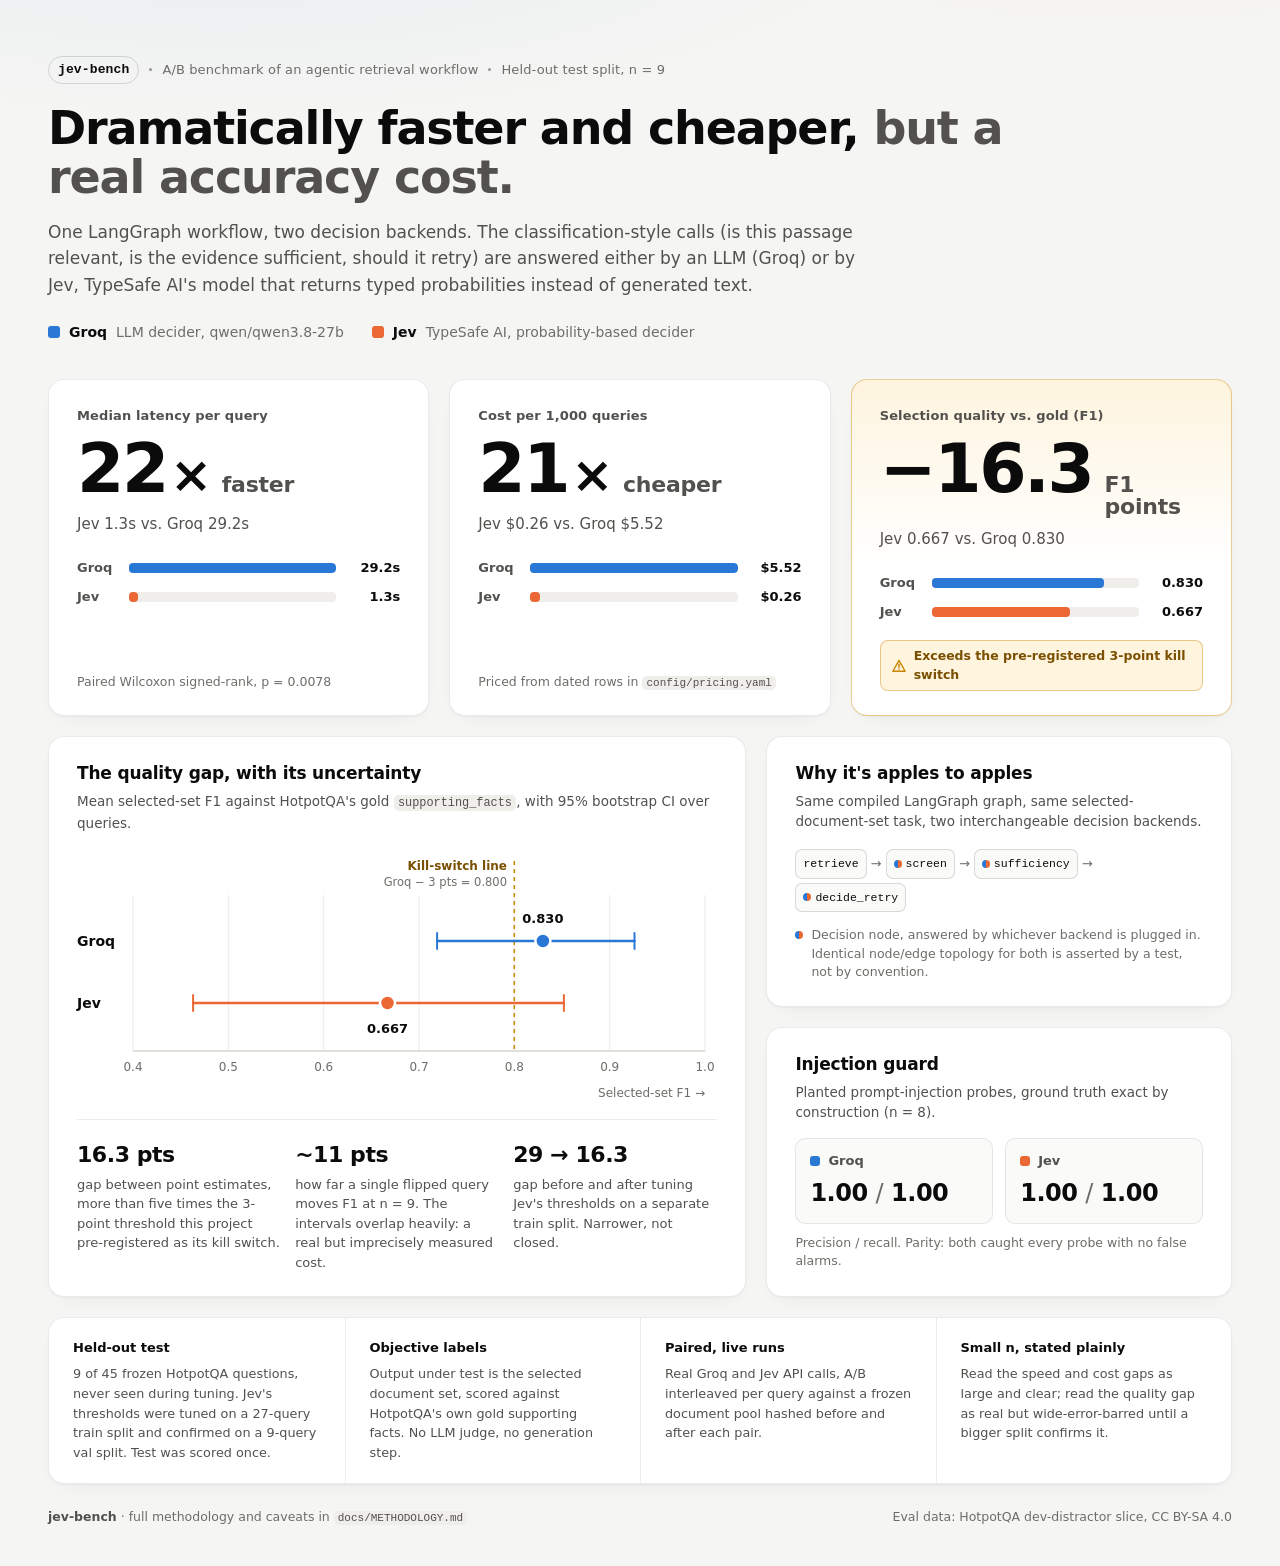
==== web/results.html @ 72cf3018 "Add standalone static results page for public sharing web/results.html + results.css present the Gro" ====
<!doctype html>
<html lang="en">
<head>
  <meta charset="utf-8">
  <meta name="viewport" content="width=device-width, initial-scale=1">
  <meta name="color-scheme" content="dark light">
  <title>jev-bench results: Groq (LLM) vs. Jev, held-out test split</title>
  <!-- Static, self-contained results page. No scripts, no network requests, no backend.
       Open directly via file://. Append #light or #dark to the URL to force a theme. -->
  <link rel="stylesheet" href="results.css">
</head>
<body>
  <span id="light" class="theme-anchor" aria-hidden="true"></span>
  <span id="dark" class="theme-anchor" aria-hidden="true"></span>

  <main class="page">

    <!-- ===== Header ===== -->
    <header class="hero">
      <div class="eyebrow">
        <span class="brand">jev-bench</span>
        <span class="sep" aria-hidden="true"></span>
        <span>A/B benchmark of an agentic retrieval workflow</span>
        <span class="sep" aria-hidden="true"></span>
        <span>Held-out test split, n = 9</span>
      </div>

      <h1>Dramatically faster and cheaper, <span class="h1-muted">but a real accuracy cost.</span></h1>

      <p class="lede">
        One LangGraph workflow, two decision backends. The classification-style calls
        (is this passage relevant, is the evidence sufficient, should it retry) are answered
        either by an LLM (Groq) or by Jev, TypeSafe AI's model that returns typed probabilities
        instead of generated text.
      </p>

      <ul class="legend" aria-label="Variants">
        <li><span class="swatch swatch-llm" aria-hidden="true"></span><strong>Groq</strong><span class="legend-sub">LLM decider, qwen/qwen3.8-27b</span></li>
        <li><span class="swatch swatch-jev" aria-hidden="true"></span><strong>Jev</strong><span class="legend-sub">TypeSafe AI, probability-based decider</span></li>
      </ul>
    </header>

    <!-- ===== KPI row ===== -->
    <section class="kpis" aria-label="Headline results">

      <article class="card kpi">
        <div class="kpi-label">Median latency per query</div>
        <div class="kpi-value">22<span class="kpi-x">&times;</span><span class="kpi-unit">faster</span></div>
        <div class="kpi-caption">Jev 1.3s vs. Groq 29.2s</div>
        <div class="minibars" role="img" aria-label="Median latency: Groq 29.2 seconds, Jev 1.3 seconds">
          <div class="mb-row" title="Groq (LLM decider): 29.2s median">
            <span class="mb-name">Groq</span>
            <span class="mb-track"><span class="mb-fill fill-llm" style="width:100%"></span></span>
            <span class="mb-val">29.2s</span>
          </div>
          <div class="mb-row" title="Jev: 1.3s median">
            <span class="mb-name">Jev</span>
            <span class="mb-track"><span class="mb-fill fill-jev" style="width:4.45%"></span></span>
            <span class="mb-val">1.3s</span>
          </div>
        </div>
        <div class="kpi-foot">Paired Wilcoxon signed-rank, p = 0.0078</div>
      </article>

      <article class="card kpi">
        <div class="kpi-label">Cost per 1,000 queries</div>
        <div class="kpi-value">21<span class="kpi-x">&times;</span><span class="kpi-unit">cheaper</span></div>
        <div class="kpi-caption">Jev $0.26 vs. Groq $5.52</div>
        <div class="minibars" role="img" aria-label="Cost per 1,000 queries: Groq $5.52, Jev $0.26">
          <div class="mb-row" title="Groq (LLM decider): $5.52 per 1,000 queries">
            <span class="mb-name">Groq</span>
            <span class="mb-track"><span class="mb-fill fill-llm" style="width:100%"></span></span>
            <span class="mb-val">$5.52</span>
          </div>
          <div class="mb-row" title="Jev: $0.26 per 1,000 queries">
            <span class="mb-name">Jev</span>
            <span class="mb-track"><span class="mb-fill fill-jev" style="width:4.71%"></span></span>
            <span class="mb-val">$0.26</span>
          </div>
        </div>
        <div class="kpi-foot">Priced from dated rows in <code>config/pricing.yaml</code></div>
      </article>

      <article class="card kpi kpi-cost">
        <div class="kpi-label">Selection quality vs. gold (F1)</div>
        <div class="kpi-value">&minus;16.3<span class="kpi-unit">F1 points</span></div>
        <div class="kpi-caption">Jev 0.667 vs. Groq 0.830</div>
        <div class="minibars" role="img" aria-label="Mean selected-set F1: Groq 0.830, Jev 0.667, on a 0 to 1 scale">
          <div class="mb-row" title="Groq (LLM decider): F1 0.830, 95% CI [0.719, 0.926]">
            <span class="mb-name">Groq</span>
            <span class="mb-track"><span class="mb-fill fill-llm" style="width:83%"></span></span>
            <span class="mb-val">0.830</span>
          </div>
          <div class="mb-row" title="Jev: F1 0.667, 95% CI [0.463, 0.852]">
            <span class="mb-name">Jev</span>
            <span class="mb-track"><span class="mb-fill fill-jev" style="width:66.7%"></span></span>
            <span class="mb-val">0.667</span>
          </div>
        </div>
        <div class="status-chip">
          <svg class="status-icon" viewBox="0 0 16 16" width="14" height="14" aria-hidden="true"><path d="M8 1.5 15 14H1L8 1.5Z" fill="none" stroke="currentColor" stroke-width="1.6" stroke-linejoin="round"/><path d="M8 6v3.6" stroke="currentColor" stroke-width="1.6" stroke-linecap="round"/><circle cx="8" cy="11.7" r=".95" fill="currentColor"/></svg>
          <span>Exceeds the pre-registered 3-point kill switch</span>
        </div>
      </article>
    </section>

    <!-- ===== Detail row ===== -->
    <section class="detail">

      <article class="card panel panel-quality">
        <header class="panel-head">
          <h2>The quality gap, with its uncertainty</h2>
          <p>Mean selected-set F1 against HotpotQA's gold <code>supporting_facts</code>, with 95% bootstrap CI over queries.</p>
        </header>

        <svg class="ci-chart" viewBox="0 0 640 250" width="640" height="250" role="img"
             aria-label="Dot plot with 95% confidence intervals. Groq F1 0.830, CI 0.719 to 0.926. Jev F1 0.667, CI 0.463 to 0.852. Kill-switch line at 0.800, Groq minus 3 points.">
          <!-- x(v) = 56 + (v - 0.4) / 0.6 * 572 -->
          <g class="grid">
            <line x1="56" x2="56" y1="40" y2="196"/>
            <line x1="151.3" x2="151.3" y1="40" y2="196"/>
            <line x1="246.7" x2="246.7" y1="40" y2="196"/>
            <line x1="342" x2="342" y1="40" y2="196"/>
            <line x1="437.3" x2="437.3" y1="40" y2="196"/>
            <line x1="532.7" x2="532.7" y1="40" y2="196"/>
            <line x1="628" x2="628" y1="40" y2="196"/>
          </g>
          <line class="axis" x1="56" x2="628" y1="196" y2="196"/>
          <g class="tick-labels">
            <text x="56" y="216">0.4</text>
            <text x="151.3" y="216">0.5</text>
            <text x="246.7" y="216">0.6</text>
            <text x="342" y="216">0.7</text>
            <text x="437.3" y="216">0.8</text>
            <text x="532.7" y="216">0.9</text>
            <text x="628" y="216">1.0</text>
          </g>
          <text class="axis-title" x="628" y="242">Selected-set F1 &rarr;</text>

          <!-- Kill-switch line: Groq point estimate minus 3 points = 0.800 -->
          <line class="kill-line" x1="437.3" x2="437.3" y1="6" y2="196"/>
          <text class="kill-label" x="430" y="15" text-anchor="end">Kill-switch line</text>
          <text class="kill-sub" x="430" y="31" text-anchor="end">Groq &minus; 3 pts = 0.800</text>

          <!-- Groq row: 0.830 [0.719, 0.926] -->
          <g class="ci-row">
            <title>Groq (LLM decider): F1 0.830, 95% CI [0.719, 0.926]</title>
            <text class="row-label" x="0" y="91">Groq</text>
            <line class="whisker stroke-llm" x1="360.1" x2="557.5" y1="86" y2="86"/>
            <line class="cap stroke-llm" x1="360.1" x2="360.1" y1="78" y2="94"/>
            <line class="cap stroke-llm" x1="557.5" x2="557.5" y1="78" y2="94"/>
            <circle class="dot fill-llm" cx="465.9" cy="86" r="7.5"/>
            <text class="val-label" x="465.9" y="68">0.830</text>
          </g>

          <!-- Jev row: 0.667 [0.463, 0.852] -->
          <g class="ci-row">
            <title>Jev: F1 0.667, 95% CI [0.463, 0.852]</title>
            <text class="row-label" x="0" y="153">Jev</text>
            <line class="whisker stroke-jev" x1="116.1" x2="486.9" y1="148" y2="148"/>
            <line class="cap stroke-jev" x1="116.1" x2="116.1" y1="140" y2="156"/>
            <line class="cap stroke-jev" x1="486.9" x2="486.9" y1="140" y2="156"/>
            <circle class="dot fill-jev" cx="310.5" cy="148" r="7.5"/>
            <text class="val-label" x="310.5" y="178">0.667</text>
          </g>
        </svg>

        <div class="callouts">
          <div class="callout">
            <div class="callout-num">16.3 pts</div>
            <div class="callout-text">gap between point estimates, more than five times the 3-point threshold this project pre-registered as its kill switch.</div>
          </div>
          <div class="callout">
            <div class="callout-num">~11 pts</div>
            <div class="callout-text">how far a single flipped query moves F1 at n = 9. The intervals overlap heavily: a real but imprecisely measured cost.</div>
          </div>
          <div class="callout">
            <div class="callout-num">29 &rarr; 16.3</div>
            <div class="callout-text">gap before and after tuning Jev's thresholds on a separate train split. Narrower, not closed.</div>
          </div>
        </div>
      </article>

      <aside class="side">
        <article class="card panel">
          <header class="panel-head">
            <h2>Why it's apples to apples</h2>
            <p>Same compiled LangGraph graph, same selected-document-set task, two interchangeable decision backends.</p>
          </header>
          <ol class="pipeline" aria-label="Graph topology">
            <li class="node">retrieve</li>
            <li class="arrow" aria-hidden="true">&rarr;</li>
            <li class="node node-decision">screen</li>
            <li class="arrow" aria-hidden="true">&rarr;</li>
            <li class="node node-decision">sufficiency</li>
            <li class="arrow" aria-hidden="true">&rarr;</li>
            <li class="node node-decision">decide_retry</li>
          </ol>
          <p class="pipeline-note"><span class="decision-key" aria-hidden="true"></span>Decision node, answered by whichever backend is plugged in. Identical node/edge topology for both is asserted by a test, not by convention.</p>
        </article>

        <article class="card panel">
          <header class="panel-head">
            <h2>Injection guard</h2>
            <p>Planted prompt-injection probes, ground truth exact by construction (n = 8).</p>
          </header>
          <div class="parity">
            <div class="parity-col">
              <span class="parity-name"><span class="swatch swatch-llm" aria-hidden="true"></span>Groq</span>
              <span class="parity-val">1.00 <span class="slash">/</span> 1.00</span>
            </div>
            <div class="parity-col">
              <span class="parity-name"><span class="swatch swatch-jev" aria-hidden="true"></span>Jev</span>
              <span class="parity-val">1.00 <span class="slash">/</span> 1.00</span>
            </div>
          </div>
          <p class="parity-note">Precision / recall. Parity: both caught every probe with no false alarms.</p>
        </article>
      </aside>
    </section>

    <!-- ===== Method strip ===== -->
    <section class="card method" aria-label="How this was measured">
      <div class="method-item">
        <h3>Held-out test</h3>
        <p>9 of 45 frozen HotpotQA questions, never seen during tuning. Jev's thresholds were tuned on a 27-query train split and confirmed on a 9-query val split. Test was scored once.</p>
      </div>
      <div class="method-item">
        <h3>Objective labels</h3>
        <p>Output under test is the selected document set, scored against HotpotQA's own gold supporting facts. No LLM judge, no generation step.</p>
      </div>
      <div class="method-item">
        <h3>Paired, live runs</h3>
        <p>Real Groq and Jev API calls, A/B interleaved per query against a frozen document pool hashed before and after each pair.</p>
      </div>
      <div class="method-item">
        <h3>Small n, stated plainly</h3>
        <p>Read the speed and cost gaps as large and clear; read the quality gap as real but wide-error-barred until a bigger split confirms it.</p>
      </div>
    </section>

    <footer class="foot">
      <span><strong>jev-bench</strong> &middot; full methodology and caveats in <code>docs/METHODOLOGY.md</code></span>
      <span>Eval data: HotpotQA dev-distractor slice, CC BY-SA 4.0</span>
    </footer>
  </main>
</body>
</html>
---- web/results.css ----
/* jev-bench results page. Static, no build, no network.
   Dark is the default; light follows the OS preference.
   Force a theme with results.html#dark or results.html#light (CSS :target, no JS).
   Series colors are the dataviz reference palette slots 1 (blue) and 2 (orange),
   validated with validate_palette.js against both card surfaces. */

:root {
  color-scheme: dark;
  --page: #0b0b0a;
  --card: #161615;
  --card-raised: #1c1c1b;
  --shadow: 0 1px 0 rgba(255, 255, 255, 0.03) inset, 0 12px 32px -18px rgba(0, 0, 0, 0.6);
  --border: rgba(255, 255, 255, 0.08);
  --border-strong: rgba(255, 255, 255, 0.14);
  --ink: #ffffff;
  --ink-2: #c3c2b7;
  --ink-3: #8f8d86;
  --grid: #2a2a28;
  --axis: #3a3a37;
  --track: #242422;
  --llm: #3987e5;
  --jev: #d95926;
  --warn: #fab219;
  --warn-ink: #fcc955;
  --warn-bg: rgba(250, 178, 25, 0.10);
  --warn-border: rgba(250, 178, 25, 0.32);
  --glow: radial-gradient(1200px 420px at 18% -8%, rgba(57, 135, 229, 0.10), transparent 60%),
          radial-gradient(900px 380px at 88% -12%, rgba(217, 89, 38, 0.08), transparent 60%);
}

@media (prefers-color-scheme: light) {
  :root:not(:has(#dark:target)) {
    color-scheme: light;
    --page: #f5f5f3;
    --card: #ffffff;
    --card-raised: #fafaf9;
    --shadow: 0 1px 2px rgba(11, 11, 11, 0.04), 0 8px 24px -16px rgba(11, 11, 11, 0.12);
    --border: rgba(11, 11, 11, 0.08);
    --border-strong: rgba(11, 11, 11, 0.14);
    --ink: #0b0b0b;
    --ink-2: #52514e;
    --ink-3: #6f6d68;
    --grid: #ebeae5;
    --axis: #c3c2b7;
    --track: #efeeea;
    --llm: #2a78d6;
    --jev: #eb6834;
    --warn: #c98500;
    --warn-ink: #7a4f00;
    --warn-bg: rgba(250, 178, 25, 0.14);
    --warn-border: rgba(201, 133, 0, 0.40);
    --glow: radial-gradient(1200px 420px at 18% -8%, rgba(42, 120, 214, 0.07), transparent 60%),
            radial-gradient(900px 380px at 88% -12%, rgba(235, 104, 52, 0.06), transparent 60%);
  }
}

:root:has(#light:target) {
  color-scheme: light;
  --page: #f5f5f3;
  --card: #ffffff;
  --card-raised: #fafaf9;
  --shadow: 0 1px 2px rgba(11, 11, 11, 0.04), 0 8px 24px -16px rgba(11, 11, 11, 0.12);
  --border: rgba(11, 11, 11, 0.08);
  --border-strong: rgba(11, 11, 11, 0.14);
  --ink: #0b0b0b;
  --ink-2: #52514e;
  --ink-3: #6f6d68;
  --grid: #ebeae5;
  --axis: #c3c2b7;
  --track: #efeeea;
  --llm: #2a78d6;
  --jev: #eb6834;
  --warn: #c98500;
  --warn-ink: #7a4f00;
  --warn-bg: rgba(250, 178, 25, 0.14);
  --warn-border: rgba(201, 133, 0, 0.40);
  --glow: radial-gradient(1200px 420px at 18% -8%, rgba(42, 120, 214, 0.07), transparent 60%),
          radial-gradient(900px 380px at 88% -12%, rgba(235, 104, 52, 0.06), transparent 60%);
}

/* ---------- Base ---------- */

* { box-sizing: border-box; }

html { background: var(--page); }

body {
  margin: 0;
  background: var(--glow), var(--page);
  color: var(--ink);
  font-family: system-ui, -apple-system, "Segoe UI", Roboto, "Helvetica Neue", Arial, sans-serif;
  font-size: 15px;
  line-height: 1.5;
  -webkit-font-smoothing: antialiased;
  text-rendering: optimizeLegibility;
}

.theme-anchor { position: fixed; top: 0; left: 0; width: 0; height: 0; overflow: hidden; }

code {
  font-family: ui-monospace, "Cascadia Mono", "SFMono-Regular", Consolas, monospace;
  font-size: 0.88em;
  padding: 0.08em 0.36em;
  border-radius: 5px;
  background: var(--track);
  color: var(--ink-2);
}

.page {
  max-width: 1280px;
  margin: 0 auto;
  padding: 56px 48px 40px;
}

.card {
  background: var(--card);
  border: 1px solid var(--border);
  border-radius: 16px;
  box-shadow: var(--shadow);
}

/* ---------- Hero ---------- */

.hero { margin-bottom: 36px; }

.eyebrow {
  display: flex;
  flex-wrap: wrap;
  align-items: center;
  gap: 10px;
  font-size: 13px;
  font-weight: 500;
  color: var(--ink-3);
  letter-spacing: 0.01em;
  margin-bottom: 20px;
}
.eyebrow .brand {
  color: var(--ink);
  font-weight: 650;
  font-family: ui-monospace, "Cascadia Mono", "SFMono-Regular", Consolas, monospace;
  font-size: 13px;
  padding: 3px 9px;
  border: 1px solid var(--border-strong);
  border-radius: 999px;
}
.eyebrow .sep {
  width: 3px; height: 3px; border-radius: 50%;
  background: var(--ink-3);
  opacity: 0.7;
}

h1 {
  margin: 0 0 16px;
  font-size: 46px;
  line-height: 1.08;
  font-weight: 680;
  letter-spacing: -0.025em;
  max-width: 980px;
}
.h1-muted { color: var(--ink-2); font-weight: 600; }

.lede {
  margin: 0 0 24px;
  max-width: 820px;
  font-size: 17px;
  line-height: 1.55;
  color: var(--ink-2);
}

.legend {
  list-style: none;
  margin: 0;
  padding: 0;
  display: flex;
  gap: 28px;
  font-size: 14px;
}
.legend li { display: flex; align-items: center; gap: 9px; }
.legend strong { font-weight: 620; color: var(--ink); }
.legend-sub { color: var(--ink-3); }

.swatch {
  display: inline-block;
  width: 12px; height: 12px;
  border-radius: 3px;
  flex: none;
}
.swatch-llm { background: var(--llm); }
.swatch-jev { background: var(--jev); }

/* ---------- KPI row ---------- */

.kpis {
  display: grid;
  grid-template-columns: repeat(3, 1fr);
  gap: 20px;
  margin-bottom: 20px;
}

.kpi {
  padding: 26px 28px 24px;
  display: flex;
  flex-direction: column;
}

.kpi-label {
  font-size: 13px;
  font-weight: 560;
  color: var(--ink-2);
  letter-spacing: 0.01em;
}

.kpi-value {
  margin-top: 10px;
  font-size: 68px;
  line-height: 1;
  font-weight: 700;
  letter-spacing: -0.035em;
  color: var(--ink);
  display: flex;
  align-items: baseline;
}
.kpi-x { font-size: 0.74em; font-weight: 600; margin-left: 3px; color: var(--ink); }
.kpi-unit {
  margin-left: 12px;
  font-size: 22px;
  font-weight: 560;
  letter-spacing: -0.01em;
  color: var(--ink-2);
}

.kpi-caption {
  margin-top: 10px;
  font-size: 15px;
  color: var(--ink-2);
}

.kpi-foot {
  margin-top: auto;
  padding-top: 18px;
  font-size: 12.5px;
  color: var(--ink-3);
}

/* The quality card carries the warning accent so the cost reads as part of the headline. */
.kpi-cost {
  border-color: var(--warn-border);
  background:
    linear-gradient(180deg, var(--warn-bg), transparent 55%),
    var(--card);
}

.status-chip {
  margin-top: auto;
  align-self: flex-start;
  display: inline-flex;
  align-items: center;
  gap: 8px;
  margin-top: 18px;
  padding: 6px 11px;
  border-radius: 8px;
  font-size: 12.5px;
  font-weight: 600;
  color: var(--warn-ink);
  background: var(--warn-bg);
  border: 1px solid var(--warn-border);
}
.status-icon { flex: none; color: var(--warn); }

/* Mini bars: one shared scale per card, values in text ink, color only on the mark. */
.minibars {
  margin-top: 22px;
  display: grid;
  gap: 10px;
}
.mb-row {
  display: grid;
  grid-template-columns: 40px 1fr 52px;
  align-items: center;
  gap: 12px;
  font-size: 13px;
}
.mb-name { color: var(--ink-2); font-weight: 560; }
.mb-track {
  height: 10px;
  border-radius: 4px;
  background: var(--track);
  overflow: hidden;
}
.mb-fill {
  display: block;
  height: 100%;
  min-width: 4px;
  border-radius: 0 4px 4px 0;
}
.fill-llm { background: var(--llm); fill: var(--llm); }
.fill-jev { background: var(--jev); fill: var(--jev); }
.mb-val {
  text-align: right;
  color: var(--ink);
  font-weight: 600;
  font-variant-numeric: tabular-nums;
}

/* ---------- Detail row ---------- */

.detail {
  display: grid;
  grid-template-columns: minmax(0, 1.5fr) minmax(0, 1fr);
  gap: 20px;
  margin-bottom: 20px;
}

.panel { padding: 24px 28px; }
.panel-quality { display: flex; flex-direction: column; }
.panel-quality .callouts { margin-top: auto; }

.panel-head h2 {
  margin: 0 0 4px;
  font-size: 17px;
  font-weight: 640;
  letter-spacing: -0.01em;
}
.panel-head p {
  margin: 0;
  font-size: 13.5px;
  color: var(--ink-2);
}

.ci-chart {
  display: block;
  width: 100%;
  max-width: 640px;
  height: auto;
  margin: 22px 0 14px;
  overflow: visible;
}
.ci-chart .grid line { stroke: var(--grid); stroke-width: 1; }
.ci-chart .axis { stroke: var(--axis); stroke-width: 1; }
.ci-chart .tick-labels text {
  fill: var(--ink-3);
  font-size: 12px;
  text-anchor: middle;
  font-variant-numeric: tabular-nums;
}
.ci-chart .axis-title { fill: var(--ink-3); font-size: 12px; text-anchor: end; }
.ci-chart .row-label { fill: var(--ink); font-size: 14px; font-weight: 600; }
.ci-chart .val-label {
  fill: var(--ink);
  font-size: 13px;
  font-weight: 650;
  text-anchor: middle;
  font-variant-numeric: tabular-nums;
}
.ci-chart .whisker { stroke-width: 2.5; stroke-linecap: round; }
.ci-chart .cap { stroke-width: 2; stroke-linecap: round; }
.ci-chart .stroke-llm { stroke: var(--llm); }
.ci-chart .stroke-jev { stroke: var(--jev); }
.ci-chart .dot { stroke: var(--card); stroke-width: 2.5; }
.ci-chart .kill-line {
  stroke: var(--warn);
  stroke-width: 1.5;
  stroke-dasharray: 4 4;
}
.ci-chart .kill-label { fill: var(--warn-ink); font-size: 12px; font-weight: 650; }
.ci-chart .kill-sub { fill: var(--ink-3); font-size: 11.5px; }

.callouts {
  display: grid;
  grid-template-columns: repeat(3, 1fr);
  gap: 14px;
  padding-top: 18px;
  border-top: 1px solid var(--border);
}
.callout-num {
  font-size: 22px;
  font-weight: 680;
  letter-spacing: -0.02em;
  color: var(--ink);
  margin-bottom: 4px;
}
.callout-text { font-size: 13px; line-height: 1.5; color: var(--ink-2); }

.side { display: grid; gap: 20px; grid-template-rows: auto 1fr; }

.pipeline {
  list-style: none;
  margin: 18px 0 14px;
  padding: 0;
  display: flex;
  align-items: center;
  flex-wrap: wrap;
  gap: 4px;
}
.node {
  font-family: ui-monospace, "Cascadia Mono", "SFMono-Regular", Consolas, monospace;
  font-size: 11.5px;
  padding: 5px 7px;
  border-radius: 7px;
  border: 1px solid var(--border-strong);
  background: var(--card-raised);
  color: var(--ink);
  white-space: nowrap;
}
.node-decision {
  position: relative;
  padding-left: 19px;
}
.node-decision::before,
.decision-key {
  content: "";
  position: absolute;
  left: 7px; top: 50%;
  width: 8px; height: 8px;
  margin-top: -4px;
  border-radius: 50%;
  background: linear-gradient(90deg, var(--llm) 50%, var(--jev) 50%);
}
.arrow { color: var(--ink-3); font-size: 13px; }
.pipeline-note {
  position: relative;
  margin: 0;
  padding-left: 16px;
  font-size: 12.5px;
  line-height: 1.5;
  color: var(--ink-3);
}
.decision-key { display: inline-block; left: 0; top: 0.75em; }

.parity {
  margin-top: 16px;
  display: grid;
  grid-template-columns: 1fr 1fr;
  gap: 12px;
}
.parity-col {
  padding: 12px 14px;
  border-radius: 10px;
  background: var(--card-raised);
  border: 1px solid var(--border);
  display: grid;
  gap: 4px;
}
.parity-name {
  display: flex; align-items: center; gap: 8px;
  font-size: 13px; font-weight: 600; color: var(--ink-2);
}
.parity-name .swatch { width: 10px; height: 10px; }
.parity-val {
  font-size: 24px;
  font-weight: 680;
  letter-spacing: -0.02em;
  color: var(--ink);
}
.parity-val .slash { color: var(--ink-3); font-weight: 500; }
.parity-note { margin: 10px 0 0; font-size: 12.5px; color: var(--ink-3); }

/* ---------- Method strip ---------- */

.method {
  display: grid;
  grid-template-columns: repeat(4, 1fr);
  gap: 0;
  padding: 0;
  margin-bottom: 24px;
}
.method-item { padding: 20px 24px; }
.method-item + .method-item { border-left: 1px solid var(--border); }
.method-item h3 {
  margin: 0 0 6px;
  font-size: 13px;
  font-weight: 640;
  color: var(--ink);
}
.method-item p { margin: 0; font-size: 12.8px; line-height: 1.55; color: var(--ink-2); }

.foot {
  display: flex;
  justify-content: space-between;
  gap: 16px;
  font-size: 12.5px;
  color: var(--ink-3);
}
.foot strong { color: var(--ink-2); font-weight: 620; }

/* ---------- Smaller viewports (secondary; layout is tuned for 1200-1600px) ---------- */

@media (max-width: 1100px) {
  .kpis { grid-template-columns: 1fr; }
  .detail { grid-template-columns: 1fr; }
  .method { grid-template-columns: 1fr 1fr; }
  .method-item:nth-child(3) { border-left: 0; }
  .method-item:nth-child(n + 3) { border-top: 1px solid var(--border); }
  h1 { font-size: 38px; }
}
@media (max-width: 640px) {
  .page { padding: 32px 20px; }
  .callouts, .method { grid-template-columns: 1fr; }
  .method-item + .method-item { border-left: 0; border-top: 1px solid var(--border); }
  .legend, .foot { flex-direction: column; gap: 8px; }
  h1 { font-size: 30px; }
  .kpi-value { font-size: 54px; }
}

@media (forced-colors: active) {
  .mb-fill, .swatch, .ci-chart .dot { forced-color-adjust: none; }
}
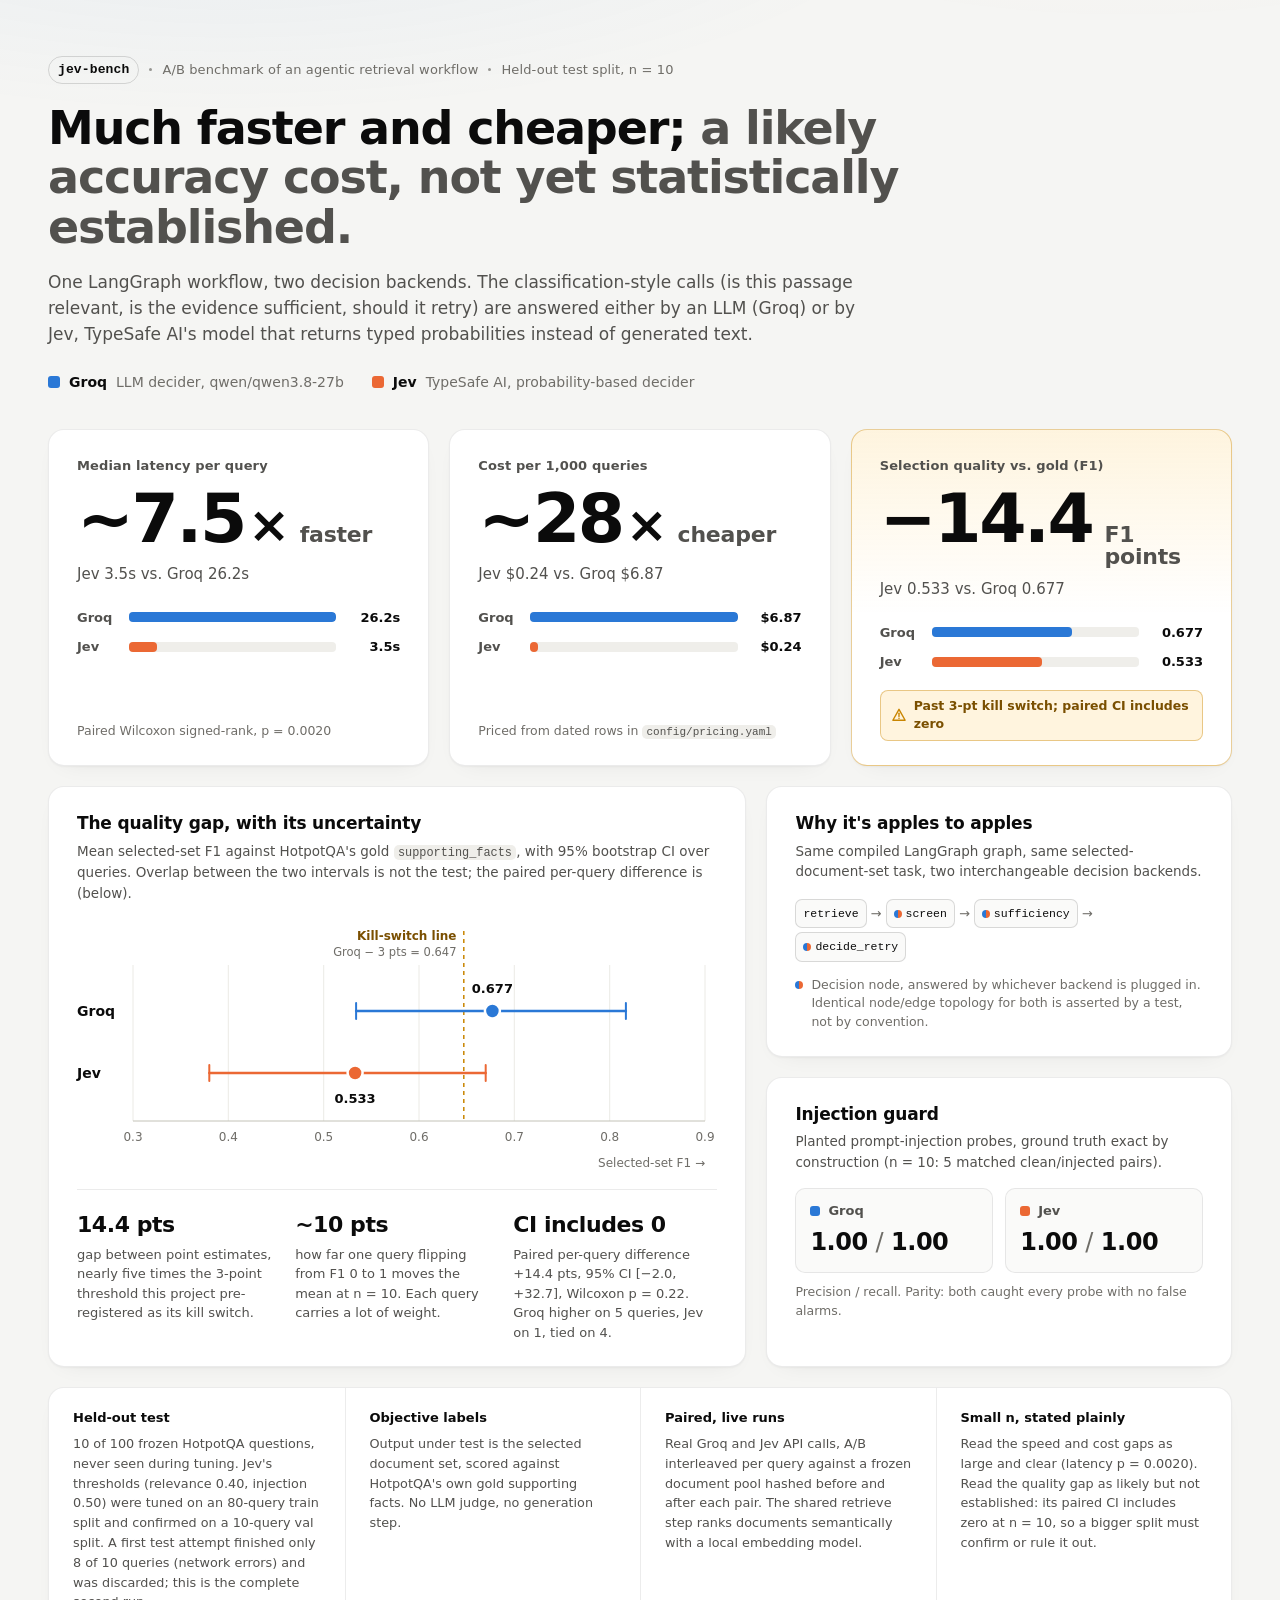
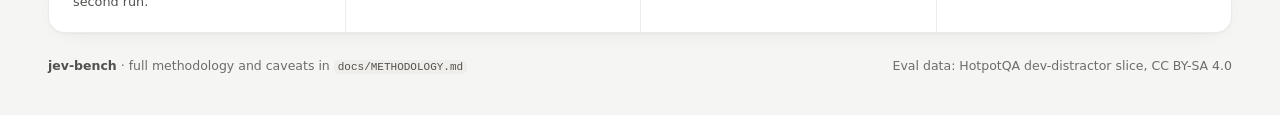
==== commit 1ab4424e: "Publish complete held-out results on the 100-question set with tuned thresholds The previously publi" ====
--- a/web/results.html
+++ b/web/results.html
@@ -22,10 +22,10 @@
         <span class="sep" aria-hidden="true"></span>
         <span>A/B benchmark of an agentic retrieval workflow</span>
         <span class="sep" aria-hidden="true"></span>
-        <span>Held-out test split, n = 9</span>
-      </div>
-
-      <h1>Dramatically faster and cheaper, <span class="h1-muted">but a real accuracy cost.</span></h1>
+        <span>Held-out test split, n = 10</span>
+      </div>
+
+      <h1>Much faster and cheaper; <span class="h1-muted">a likely accuracy cost, not yet statistically established.</span></h1>
 
       <p class="lede">
         One LangGraph workflow, two decision backends. The classification-style calls
@@ -45,37 +45,37 @@
 
       <article class="card kpi">
         <div class="kpi-label">Median latency per query</div>
-        <div class="kpi-value">22<span class="kpi-x">&times;</span><span class="kpi-unit">faster</span></div>
-        <div class="kpi-caption">Jev 1.3s vs. Groq 29.2s</div>
-        <div class="minibars" role="img" aria-label="Median latency: Groq 29.2 seconds, Jev 1.3 seconds">
-          <div class="mb-row" title="Groq (LLM decider): 29.2s median">
+        <div class="kpi-value">~7.5<span class="kpi-x">&times;</span><span class="kpi-unit">faster</span></div>
+        <div class="kpi-caption">Jev 3.5s vs. Groq 26.2s</div>
+        <div class="minibars" role="img" aria-label="Median latency: Groq 26.2 seconds, Jev 3.5 seconds">
+          <div class="mb-row" title="Groq (LLM decider): 26.2s median">
             <span class="mb-name">Groq</span>
             <span class="mb-track"><span class="mb-fill fill-llm" style="width:100%"></span></span>
-            <span class="mb-val">29.2s</span>
-          </div>
-          <div class="mb-row" title="Jev: 1.3s median">
+            <span class="mb-val">26.2s</span>
+          </div>
+          <div class="mb-row" title="Jev: 3.5s median">
             <span class="mb-name">Jev</span>
-            <span class="mb-track"><span class="mb-fill fill-jev" style="width:4.45%"></span></span>
-            <span class="mb-val">1.3s</span>
-          </div>
-        </div>
-        <div class="kpi-foot">Paired Wilcoxon signed-rank, p = 0.0078</div>
+            <span class="mb-track"><span class="mb-fill fill-jev" style="width:13.42%"></span></span>
+            <span class="mb-val">3.5s</span>
+          </div>
+        </div>
+        <div class="kpi-foot">Paired Wilcoxon signed-rank, p = 0.0020</div>
       </article>
 
       <article class="card kpi">
         <div class="kpi-label">Cost per 1,000 queries</div>
-        <div class="kpi-value">21<span class="kpi-x">&times;</span><span class="kpi-unit">cheaper</span></div>
-        <div class="kpi-caption">Jev $0.26 vs. Groq $5.52</div>
-        <div class="minibars" role="img" aria-label="Cost per 1,000 queries: Groq $5.52, Jev $0.26">
-          <div class="mb-row" title="Groq (LLM decider): $5.52 per 1,000 queries">
+        <div class="kpi-value">~28<span class="kpi-x">&times;</span><span class="kpi-unit">cheaper</span></div>
+        <div class="kpi-caption">Jev $0.24 vs. Groq $6.87</div>
+        <div class="minibars" role="img" aria-label="Cost per 1,000 queries: Groq $6.87, Jev $0.24">
+          <div class="mb-row" title="Groq (LLM decider): $6.87 per 1,000 queries">
             <span class="mb-name">Groq</span>
             <span class="mb-track"><span class="mb-fill fill-llm" style="width:100%"></span></span>
-            <span class="mb-val">$5.52</span>
-          </div>
-          <div class="mb-row" title="Jev: $0.26 per 1,000 queries">
+            <span class="mb-val">$6.87</span>
+          </div>
+          <div class="mb-row" title="Jev: $0.24 per 1,000 queries">
             <span class="mb-name">Jev</span>
-            <span class="mb-track"><span class="mb-fill fill-jev" style="width:4.71%"></span></span>
-            <span class="mb-val">$0.26</span>
+            <span class="mb-track"><span class="mb-fill fill-jev" style="width:3.49%"></span></span>
+            <span class="mb-val">$0.24</span>
           </div>
         </div>
         <div class="kpi-foot">Priced from dated rows in <code>config/pricing.yaml</code></div>
@@ -83,23 +83,23 @@
 
       <article class="card kpi kpi-cost">
         <div class="kpi-label">Selection quality vs. gold (F1)</div>
-        <div class="kpi-value">&minus;16.3<span class="kpi-unit">F1 points</span></div>
-        <div class="kpi-caption">Jev 0.667 vs. Groq 0.830</div>
-        <div class="minibars" role="img" aria-label="Mean selected-set F1: Groq 0.830, Jev 0.667, on a 0 to 1 scale">
-          <div class="mb-row" title="Groq (LLM decider): F1 0.830, 95% CI [0.719, 0.926]">
+        <div class="kpi-value">&minus;14.4<span class="kpi-unit">F1 points</span></div>
+        <div class="kpi-caption">Jev 0.533 vs. Groq 0.677</div>
+        <div class="minibars" role="img" aria-label="Mean selected-set F1: Groq 0.677, Jev 0.533, on a 0 to 1 scale">
+          <div class="mb-row" title="Groq (LLM decider): F1 0.677, 95% CI [0.534, 0.817]">
             <span class="mb-name">Groq</span>
-            <span class="mb-track"><span class="mb-fill fill-llm" style="width:83%"></span></span>
-            <span class="mb-val">0.830</span>
-          </div>
-          <div class="mb-row" title="Jev: F1 0.667, 95% CI [0.463, 0.852]">
+            <span class="mb-track"><span class="mb-fill fill-llm" style="width:67.7%"></span></span>
+            <span class="mb-val">0.677</span>
+          </div>
+          <div class="mb-row" title="Jev: F1 0.533, 95% CI [0.380, 0.670]">
             <span class="mb-name">Jev</span>
-            <span class="mb-track"><span class="mb-fill fill-jev" style="width:66.7%"></span></span>
-            <span class="mb-val">0.667</span>
+            <span class="mb-track"><span class="mb-fill fill-jev" style="width:53.3%"></span></span>
+            <span class="mb-val">0.533</span>
           </div>
         </div>
         <div class="status-chip">
           <svg class="status-icon" viewBox="0 0 16 16" width="14" height="14" aria-hidden="true"><path d="M8 1.5 15 14H1L8 1.5Z" fill="none" stroke="currentColor" stroke-width="1.6" stroke-linejoin="round"/><path d="M8 6v3.6" stroke="currentColor" stroke-width="1.6" stroke-linecap="round"/><circle cx="8" cy="11.7" r=".95" fill="currentColor"/></svg>
-          <span>Exceeds the pre-registered 3-point kill switch</span>
+          <span>Past 3-pt kill switch; paired CI includes zero</span>
         </div>
       </article>
     </section>
@@ -110,12 +110,12 @@
       <article class="card panel panel-quality">
         <header class="panel-head">
           <h2>The quality gap, with its uncertainty</h2>
-          <p>Mean selected-set F1 against HotpotQA's gold <code>supporting_facts</code>, with 95% bootstrap CI over queries.</p>
+          <p>Mean selected-set F1 against HotpotQA's gold <code>supporting_facts</code>, with 95% bootstrap CI over queries. Overlap between the two intervals is not the test; the paired per-query difference is (below).</p>
         </header>
 
         <svg class="ci-chart" viewBox="0 0 640 250" width="640" height="250" role="img"
-             aria-label="Dot plot with 95% confidence intervals. Groq F1 0.830, CI 0.719 to 0.926. Jev F1 0.667, CI 0.463 to 0.852. Kill-switch line at 0.800, Groq minus 3 points.">
-          <!-- x(v) = 56 + (v - 0.4) / 0.6 * 572 -->
+             aria-label="Dot plot with 95% confidence intervals. Groq F1 0.677, CI 0.534 to 0.817. Jev F1 0.533, CI 0.380 to 0.670. Kill-switch line at 0.647, Groq minus 3 points.">
+          <!-- x(v) = 56 + (v - 0.3) / 0.6 * 572 -->
           <g class="grid">
             <line x1="56" x2="56" y1="40" y2="196"/>
             <line x1="151.3" x2="151.3" y1="40" y2="196"/>
@@ -127,56 +127,56 @@
           </g>
           <line class="axis" x1="56" x2="628" y1="196" y2="196"/>
           <g class="tick-labels">
-            <text x="56" y="216">0.4</text>
-            <text x="151.3" y="216">0.5</text>
-            <text x="246.7" y="216">0.6</text>
-            <text x="342" y="216">0.7</text>
-            <text x="437.3" y="216">0.8</text>
-            <text x="532.7" y="216">0.9</text>
-            <text x="628" y="216">1.0</text>
+            <text x="56" y="216">0.3</text>
+            <text x="151.3" y="216">0.4</text>
+            <text x="246.7" y="216">0.5</text>
+            <text x="342" y="216">0.6</text>
+            <text x="437.3" y="216">0.7</text>
+            <text x="532.7" y="216">0.8</text>
+            <text x="628" y="216">0.9</text>
           </g>
           <text class="axis-title" x="628" y="242">Selected-set F1 &rarr;</text>
 
-          <!-- Kill-switch line: Groq point estimate minus 3 points = 0.800 -->
-          <line class="kill-line" x1="437.3" x2="437.3" y1="6" y2="196"/>
-          <text class="kill-label" x="430" y="15" text-anchor="end">Kill-switch line</text>
-          <text class="kill-sub" x="430" y="31" text-anchor="end">Groq &minus; 3 pts = 0.800</text>
-
-          <!-- Groq row: 0.830 [0.719, 0.926] -->
+          <!-- Kill-switch line: Groq point estimate minus 3 points = 0.677 - 0.03 = 0.647 -->
+          <line class="kill-line" x1="386.8" x2="386.8" y1="6" y2="196"/>
+          <text class="kill-label" x="379.5" y="15" text-anchor="end">Kill-switch line</text>
+          <text class="kill-sub" x="379.5" y="31" text-anchor="end">Groq &minus; 3 pts = 0.647</text>
+
+          <!-- Groq row: 0.677 [0.534, 0.817] -->
           <g class="ci-row">
-            <title>Groq (LLM decider): F1 0.830, 95% CI [0.719, 0.926]</title>
+            <title>Groq (LLM decider): F1 0.677, 95% CI [0.534, 0.817]</title>
             <text class="row-label" x="0" y="91">Groq</text>
-            <line class="whisker stroke-llm" x1="360.1" x2="557.5" y1="86" y2="86"/>
-            <line class="cap stroke-llm" x1="360.1" x2="360.1" y1="78" y2="94"/>
-            <line class="cap stroke-llm" x1="557.5" x2="557.5" y1="78" y2="94"/>
-            <circle class="dot fill-llm" cx="465.9" cy="86" r="7.5"/>
-            <text class="val-label" x="465.9" y="68">0.830</text>
-          </g>
-
-          <!-- Jev row: 0.667 [0.463, 0.852] -->
+            <line class="whisker stroke-llm" x1="279.1" x2="548.9" y1="86" y2="86"/>
+            <line class="cap stroke-llm" x1="279.1" x2="279.1" y1="78" y2="94"/>
+            <line class="cap stroke-llm" x1="548.9" x2="548.9" y1="78" y2="94"/>
+            <circle class="dot fill-llm" cx="415.4" cy="86" r="7.5"/>
+            <text class="val-label" x="415.4" y="68">0.677</text>
+          </g>
+
+          <!-- Jev row: 0.533 [0.380, 0.670] -->
           <g class="ci-row">
-            <title>Jev: F1 0.667, 95% CI [0.463, 0.852]</title>
+            <title>Jev: F1 0.533, 95% CI [0.380, 0.670]</title>
             <text class="row-label" x="0" y="153">Jev</text>
-            <line class="whisker stroke-jev" x1="116.1" x2="486.9" y1="148" y2="148"/>
-            <line class="cap stroke-jev" x1="116.1" x2="116.1" y1="140" y2="156"/>
-            <line class="cap stroke-jev" x1="486.9" x2="486.9" y1="140" y2="156"/>
-            <circle class="dot fill-jev" cx="310.5" cy="148" r="7.5"/>
-            <text class="val-label" x="310.5" y="178">0.667</text>
+            <line class="whisker stroke-jev" x1="132.3" x2="408.7" y1="148" y2="148"/>
+            <line class="cap stroke-jev" x1="132.3" x2="132.3" y1="140" y2="156"/>
+            <line class="cap stroke-jev" x1="408.7" x2="408.7" y1="140" y2="156"/>
+            <circle class="dot fill-jev" cx="278.1" cy="148" r="7.5"/>
+            <text class="val-label" x="278.1" y="178">0.533</text>
           </g>
         </svg>
 
         <div class="callouts">
           <div class="callout">
-            <div class="callout-num">16.3 pts</div>
-            <div class="callout-text">gap between point estimates, more than five times the 3-point threshold this project pre-registered as its kill switch.</div>
+            <div class="callout-num">14.4 pts</div>
+            <div class="callout-text">gap between point estimates, nearly five times the 3-point threshold this project pre-registered as its kill switch.</div>
           </div>
           <div class="callout">
-            <div class="callout-num">~11 pts</div>
-            <div class="callout-text">how far a single flipped query moves F1 at n = 9. The intervals overlap heavily: a real but imprecisely measured cost.</div>
+            <div class="callout-num">~10 pts</div>
+            <div class="callout-text">how far one query flipping from F1 0 to 1 moves the mean at n = 10. Each query carries a lot of weight.</div>
           </div>
           <div class="callout">
-            <div class="callout-num">29 &rarr; 16.3</div>
-            <div class="callout-text">gap before and after tuning Jev's thresholds on a separate train split. Narrower, not closed.</div>
+            <div class="callout-num">CI includes 0</div>
+            <div class="callout-text">Paired per-query difference +14.4 pts, 95% CI [&minus;2.0, +32.7], Wilcoxon p = 0.22. Groq higher on 5 queries, Jev on 1, tied on 4.</div>
           </div>
         </div>
       </article>
@@ -202,7 +202,7 @@
         <article class="card panel">
           <header class="panel-head">
             <h2>Injection guard</h2>
-            <p>Planted prompt-injection probes, ground truth exact by construction (n = 8).</p>
+            <p>Planted prompt-injection probes, ground truth exact by construction (n = 10: 5 matched clean/injected pairs).</p>
           </header>
           <div class="parity">
             <div class="parity-col">
@@ -223,7 +223,7 @@
     <section class="card method" aria-label="How this was measured">
       <div class="method-item">
         <h3>Held-out test</h3>
-        <p>9 of 45 frozen HotpotQA questions, never seen during tuning. Jev's thresholds were tuned on a 27-query train split and confirmed on a 9-query val split. Test was scored once.</p>
+        <p>10 of 100 frozen HotpotQA questions, never seen during tuning. Jev's thresholds (relevance 0.40, injection 0.50) were tuned on an 80-query train split and confirmed on a 10-query val split. A first test attempt finished only 8 of 10 queries (network errors) and was discarded; this is the complete second run.</p>
       </div>
       <div class="method-item">
         <h3>Objective labels</h3>
@@ -231,11 +231,11 @@
       </div>
       <div class="method-item">
         <h3>Paired, live runs</h3>
-        <p>Real Groq and Jev API calls, A/B interleaved per query against a frozen document pool hashed before and after each pair.</p>
+        <p>Real Groq and Jev API calls, A/B interleaved per query against a frozen document pool hashed before and after each pair. The shared retrieve step ranks documents semantically with a local embedding model.</p>
       </div>
       <div class="method-item">
         <h3>Small n, stated plainly</h3>
-        <p>Read the speed and cost gaps as large and clear; read the quality gap as real but wide-error-barred until a bigger split confirms it.</p>
+        <p>Read the speed and cost gaps as large and clear (latency p = 0.0020). Read the quality gap as likely but not established: its paired CI includes zero at n = 10, so a bigger split must confirm or rule it out.</p>
       </div>
     </section>
 
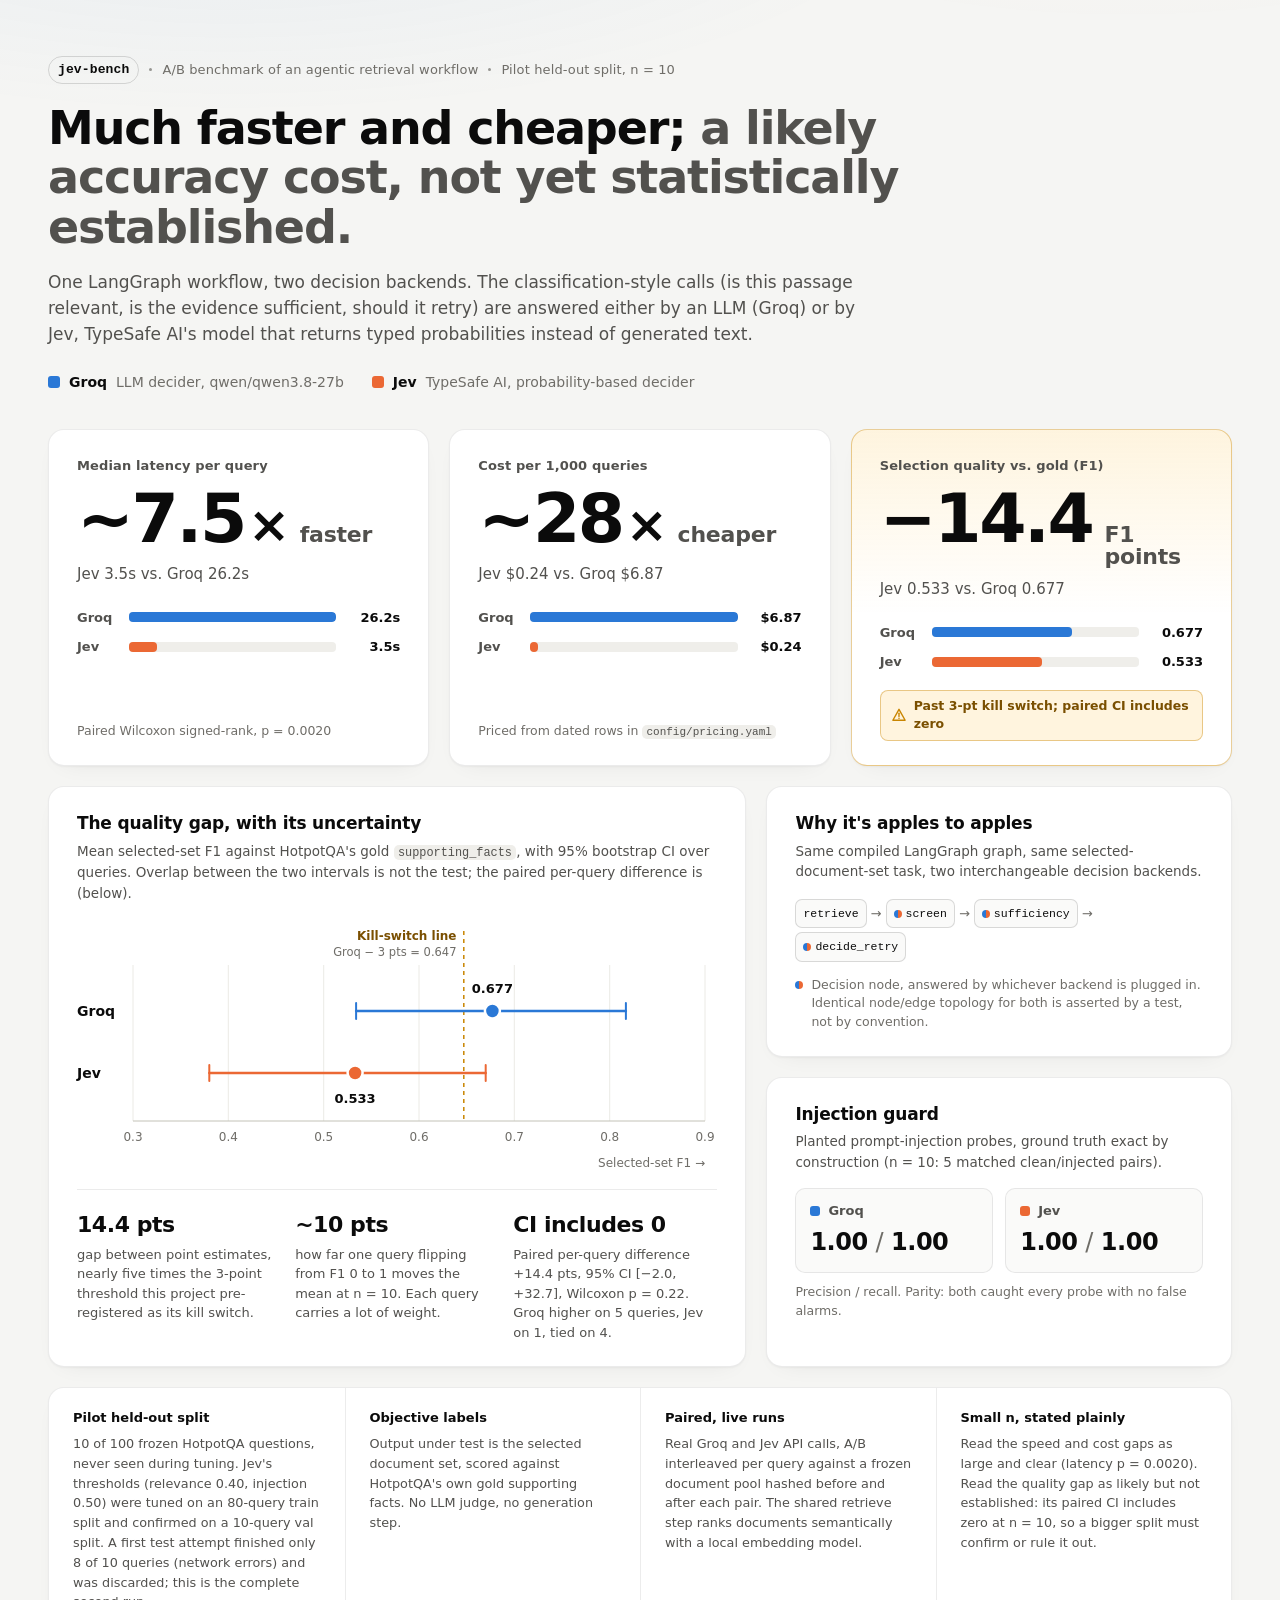
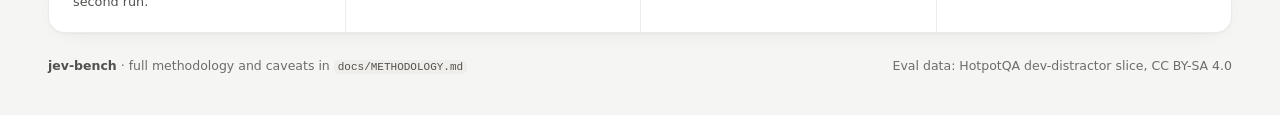
==== commit c85f1fdb: "Add a 1,000-question held-out test set; relabel the old 10-query test split as pilot The 10-query te" ====
--- a/web/results.html
+++ b/web/results.html
@@ -4,7 +4,7 @@
   <meta charset="utf-8">
   <meta name="viewport" content="width=device-width, initial-scale=1">
   <meta name="color-scheme" content="dark light">
-  <title>jev-bench results: Groq (LLM) vs. Jev, held-out test split</title>
+  <title>jev-bench results: Groq (LLM) vs. Jev, pilot held-out split</title>
   <!-- Static, self-contained results page. No scripts, no network requests, no backend.
        Open directly via file://. Append #light or #dark to the URL to force a theme. -->
   <link rel="stylesheet" href="results.css">
@@ -22,7 +22,7 @@
         <span class="sep" aria-hidden="true"></span>
         <span>A/B benchmark of an agentic retrieval workflow</span>
         <span class="sep" aria-hidden="true"></span>
-        <span>Held-out test split, n = 10</span>
+        <span>Pilot held-out split, n = 10</span>
       </div>
 
       <h1>Much faster and cheaper; <span class="h1-muted">a likely accuracy cost, not yet statistically established.</span></h1>
@@ -222,7 +222,7 @@
     <!-- ===== Method strip ===== -->
     <section class="card method" aria-label="How this was measured">
       <div class="method-item">
-        <h3>Held-out test</h3>
+        <h3>Pilot held-out split</h3>
         <p>10 of 100 frozen HotpotQA questions, never seen during tuning. Jev's thresholds (relevance 0.40, injection 0.50) were tuned on an 80-query train split and confirmed on a 10-query val split. A first test attempt finished only 8 of 10 queries (network errors) and was discarded; this is the complete second run.</p>
       </div>
       <div class="method-item">
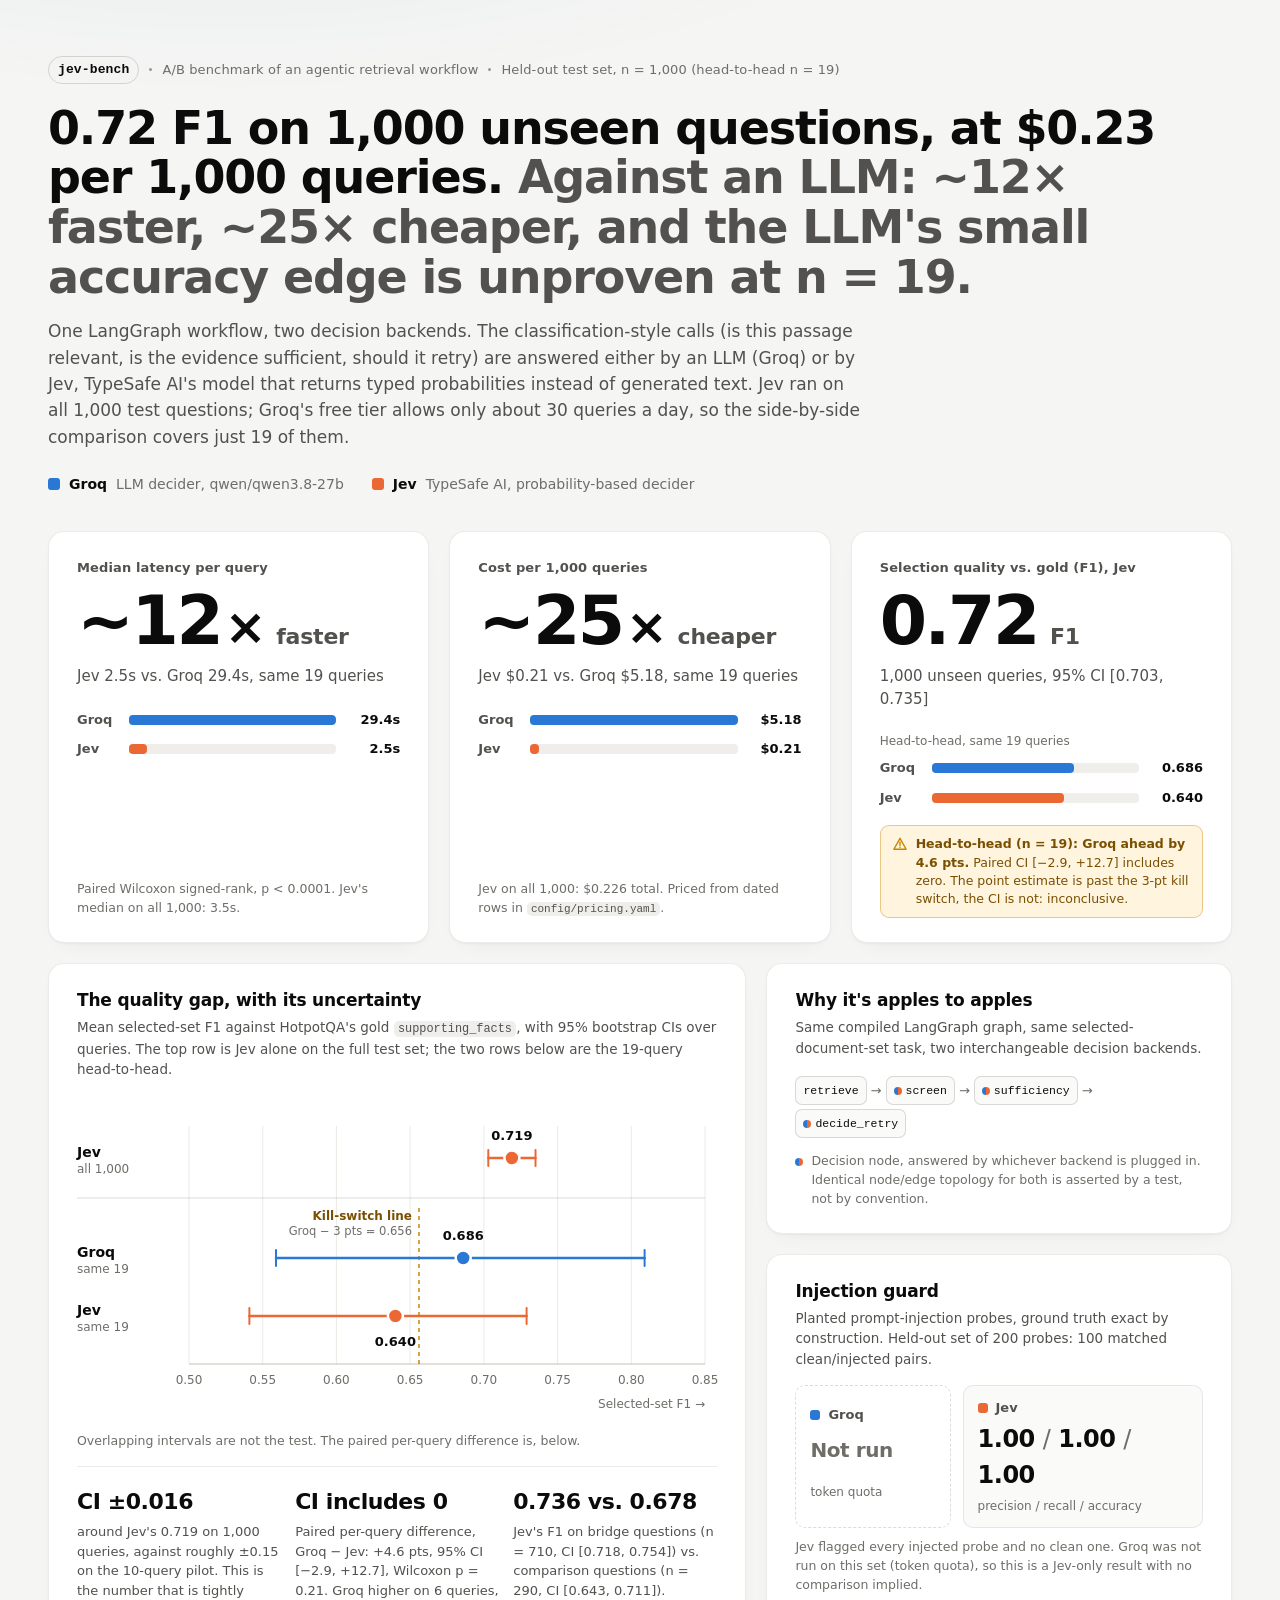
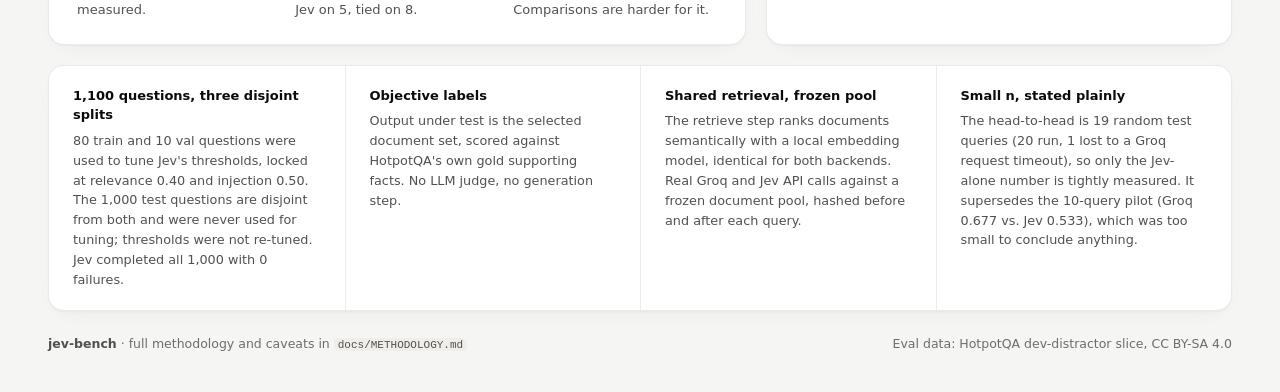
==== commit edafb3d8: "Replace 10-query pilot results with 1,000-query Jev result and a 19-query Groq head-to-head The prev" ====
--- a/web/results.html
+++ b/web/results.html
@@ -4,7 +4,7 @@
   <meta charset="utf-8">
   <meta name="viewport" content="width=device-width, initial-scale=1">
   <meta name="color-scheme" content="dark light">
-  <title>jev-bench results: Groq (LLM) vs. Jev, pilot held-out split</title>
+  <title>jev-bench results: Jev on 1,000 held-out queries, and a 19-query head-to-head with Groq (LLM)</title>
   <!-- Static, self-contained results page. No scripts, no network requests, no backend.
        Open directly via file://. Append #light or #dark to the URL to force a theme. -->
   <link rel="stylesheet" href="results.css">
@@ -22,16 +22,17 @@
         <span class="sep" aria-hidden="true"></span>
         <span>A/B benchmark of an agentic retrieval workflow</span>
         <span class="sep" aria-hidden="true"></span>
-        <span>Pilot held-out split, n = 10</span>
-      </div>
-
-      <h1>Much faster and cheaper; <span class="h1-muted">a likely accuracy cost, not yet statistically established.</span></h1>
+        <span>Held-out test set, n = 1,000 (head-to-head n = 19)</span>
+      </div>
+
+      <h1>0.72 F1 on 1,000 unseen questions, at $0.23 per 1,000 queries. <span class="h1-muted">Against an LLM: ~12&times; faster, ~25&times; cheaper, and the LLM's small accuracy edge is unproven at n = 19.</span></h1>
 
       <p class="lede">
         One LangGraph workflow, two decision backends. The classification-style calls
         (is this passage relevant, is the evidence sufficient, should it retry) are answered
         either by an LLM (Groq) or by Jev, TypeSafe AI's model that returns typed probabilities
-        instead of generated text.
+        instead of generated text. Jev ran on all 1,000 test questions; Groq's free tier allows
+        only about 30 queries a day, so the side-by-side comparison covers just 19 of them.
       </p>
 
       <ul class="legend" aria-label="Variants">
@@ -45,61 +46,62 @@
 
       <article class="card kpi">
         <div class="kpi-label">Median latency per query</div>
-        <div class="kpi-value">~7.5<span class="kpi-x">&times;</span><span class="kpi-unit">faster</span></div>
-        <div class="kpi-caption">Jev 3.5s vs. Groq 26.2s</div>
-        <div class="minibars" role="img" aria-label="Median latency: Groq 26.2 seconds, Jev 3.5 seconds">
-          <div class="mb-row" title="Groq (LLM decider): 26.2s median">
+        <div class="kpi-value">~12<span class="kpi-x">&times;</span><span class="kpi-unit">faster</span></div>
+        <div class="kpi-caption">Jev 2.5s vs. Groq 29.4s, same 19 queries</div>
+        <div class="minibars" role="img" aria-label="Median latency on the 19-query head-to-head: Groq 29.4 seconds, Jev 2.5 seconds">
+          <div class="mb-row" title="Groq (LLM decider): 29.4s median, n = 19">
             <span class="mb-name">Groq</span>
             <span class="mb-track"><span class="mb-fill fill-llm" style="width:100%"></span></span>
-            <span class="mb-val">26.2s</span>
-          </div>
-          <div class="mb-row" title="Jev: 3.5s median">
+            <span class="mb-val">29.4s</span>
+          </div>
+          <div class="mb-row" title="Jev: 2.5s median, n = 19">
             <span class="mb-name">Jev</span>
-            <span class="mb-track"><span class="mb-fill fill-jev" style="width:13.42%"></span></span>
-            <span class="mb-val">3.5s</span>
-          </div>
-        </div>
-        <div class="kpi-foot">Paired Wilcoxon signed-rank, p = 0.0020</div>
+            <span class="mb-track"><span class="mb-fill fill-jev" style="width:8.50%"></span></span>
+            <span class="mb-val">2.5s</span>
+          </div>
+        </div>
+        <div class="kpi-foot">Paired Wilcoxon signed-rank, p &lt; 0.0001. Jev's median on all 1,000: 3.5s.</div>
       </article>
 
       <article class="card kpi">
         <div class="kpi-label">Cost per 1,000 queries</div>
-        <div class="kpi-value">~28<span class="kpi-x">&times;</span><span class="kpi-unit">cheaper</span></div>
-        <div class="kpi-caption">Jev $0.24 vs. Groq $6.87</div>
-        <div class="minibars" role="img" aria-label="Cost per 1,000 queries: Groq $6.87, Jev $0.24">
-          <div class="mb-row" title="Groq (LLM decider): $6.87 per 1,000 queries">
+        <div class="kpi-value">~25<span class="kpi-x">&times;</span><span class="kpi-unit">cheaper</span></div>
+        <div class="kpi-caption">Jev $0.21 vs. Groq $5.18, same 19 queries</div>
+        <div class="minibars" role="img" aria-label="Cost per 1,000 queries on the 19-query head-to-head: Groq $5.18, Jev $0.21">
+          <div class="mb-row" title="Groq (LLM decider): $5.18 per 1,000 queries">
             <span class="mb-name">Groq</span>
             <span class="mb-track"><span class="mb-fill fill-llm" style="width:100%"></span></span>
-            <span class="mb-val">$6.87</span>
-          </div>
-          <div class="mb-row" title="Jev: $0.24 per 1,000 queries">
+            <span class="mb-val">$5.18</span>
+          </div>
+          <div class="mb-row" title="Jev: $0.21 per 1,000 queries">
             <span class="mb-name">Jev</span>
-            <span class="mb-track"><span class="mb-fill fill-jev" style="width:3.49%"></span></span>
-            <span class="mb-val">$0.24</span>
-          </div>
-        </div>
-        <div class="kpi-foot">Priced from dated rows in <code>config/pricing.yaml</code></div>
-      </article>
-
-      <article class="card kpi kpi-cost">
-        <div class="kpi-label">Selection quality vs. gold (F1)</div>
-        <div class="kpi-value">&minus;14.4<span class="kpi-unit">F1 points</span></div>
-        <div class="kpi-caption">Jev 0.533 vs. Groq 0.677</div>
-        <div class="minibars" role="img" aria-label="Mean selected-set F1: Groq 0.677, Jev 0.533, on a 0 to 1 scale">
-          <div class="mb-row" title="Groq (LLM decider): F1 0.677, 95% CI [0.534, 0.817]">
+            <span class="mb-track"><span class="mb-fill fill-jev" style="width:4.05%"></span></span>
+            <span class="mb-val">$0.21</span>
+          </div>
+        </div>
+        <div class="kpi-foot">Jev on all 1,000: $0.226 total. Priced from dated rows in <code>config/pricing.yaml</code>.</div>
+      </article>
+
+      <article class="card kpi">
+        <div class="kpi-label">Selection quality vs. gold (F1), Jev</div>
+        <div class="kpi-value">0.72<span class="kpi-unit">F1</span></div>
+        <div class="kpi-caption">1,000 unseen queries, 95% CI [0.703, 0.735]</div>
+        <div class="minibars" role="img" aria-label="Head-to-head mean selected-set F1 on 19 queries: Groq 0.686, Jev 0.640, on a 0 to 1 scale">
+          <div class="mb-head">Head-to-head, same 19 queries</div>
+          <div class="mb-row" title="Groq (LLM decider) on the 19-query head-to-head: F1 0.686, 95% CI [0.559, 0.809]">
             <span class="mb-name">Groq</span>
-            <span class="mb-track"><span class="mb-fill fill-llm" style="width:67.7%"></span></span>
-            <span class="mb-val">0.677</span>
-          </div>
-          <div class="mb-row" title="Jev: F1 0.533, 95% CI [0.380, 0.670]">
+            <span class="mb-track"><span class="mb-fill fill-llm" style="width:68.6%"></span></span>
+            <span class="mb-val">0.686</span>
+          </div>
+          <div class="mb-row" title="Jev on the same 19 queries: F1 0.640, 95% CI [0.541, 0.729]">
             <span class="mb-name">Jev</span>
-            <span class="mb-track"><span class="mb-fill fill-jev" style="width:53.3%"></span></span>
-            <span class="mb-val">0.533</span>
-          </div>
-        </div>
-        <div class="status-chip">
+            <span class="mb-track"><span class="mb-fill fill-jev" style="width:64.0%"></span></span>
+            <span class="mb-val">0.640</span>
+          </div>
+        </div>
+        <div class="gap-note">
           <svg class="status-icon" viewBox="0 0 16 16" width="14" height="14" aria-hidden="true"><path d="M8 1.5 15 14H1L8 1.5Z" fill="none" stroke="currentColor" stroke-width="1.6" stroke-linejoin="round"/><path d="M8 6v3.6" stroke="currentColor" stroke-width="1.6" stroke-linecap="round"/><circle cx="8" cy="11.7" r=".95" fill="currentColor"/></svg>
-          <span>Past 3-pt kill switch; paired CI includes zero</span>
+          <span><strong>Head-to-head (n = 19): Groq ahead by 4.6 pts.</strong> Paired CI [&minus;2.9, +12.7] includes zero. The point estimate is past the 3-pt kill switch, the CI is not: inconclusive.</span>
         </div>
       </article>
     </section>
@@ -110,73 +112,95 @@
       <article class="card panel panel-quality">
         <header class="panel-head">
           <h2>The quality gap, with its uncertainty</h2>
-          <p>Mean selected-set F1 against HotpotQA's gold <code>supporting_facts</code>, with 95% bootstrap CI over queries. Overlap between the two intervals is not the test; the paired per-query difference is (below).</p>
+          <p>Mean selected-set F1 against HotpotQA's gold <code>supporting_facts</code>, with 95% bootstrap CIs over queries. The top row is Jev alone on the full test set; the two rows below are the 19-query head-to-head.</p>
         </header>
 
-        <svg class="ci-chart" viewBox="0 0 640 250" width="640" height="250" role="img"
-             aria-label="Dot plot with 95% confidence intervals. Groq F1 0.677, CI 0.534 to 0.817. Jev F1 0.533, CI 0.380 to 0.670. Kill-switch line at 0.647, Groq minus 3 points.">
-          <!-- x(v) = 56 + (v - 0.3) / 0.6 * 572 -->
+        <svg class="ci-chart" viewBox="0 0 640 316" width="640" height="316" role="img"
+             aria-label="Dot plot with 95% confidence intervals on a shared F1 axis from 0.50 to 0.85. Jev on all 1,000 test queries: F1 0.719, CI 0.703 to 0.735. Groq on 19 queries: F1 0.686, CI 0.559 to 0.809. Jev on the same 19 queries: F1 0.640, CI 0.541 to 0.729. Kill-switch line at 0.656, Groq minus 3 points, drawn across the head-to-head rows only.">
+          <!-- x(v) = 112 + (v - 0.50) / 0.35 * 516; computed by script, not by eye -->
           <g class="grid">
-            <line x1="56" x2="56" y1="40" y2="196"/>
-            <line x1="151.3" x2="151.3" y1="40" y2="196"/>
-            <line x1="246.7" x2="246.7" y1="40" y2="196"/>
-            <line x1="342" x2="342" y1="40" y2="196"/>
-            <line x1="437.3" x2="437.3" y1="40" y2="196"/>
-            <line x1="532.7" x2="532.7" y1="40" y2="196"/>
-            <line x1="628" x2="628" y1="40" y2="196"/>
-          </g>
-          <line class="axis" x1="56" x2="628" y1="196" y2="196"/>
+            <line x1="112" x2="112" y1="24" y2="262"/>
+            <line x1="185.7" x2="185.7" y1="24" y2="262"/>
+            <line x1="259.4" x2="259.4" y1="24" y2="262"/>
+            <line x1="333.1" x2="333.1" y1="24" y2="262"/>
+            <line x1="406.9" x2="406.9" y1="24" y2="262"/>
+            <line x1="480.6" x2="480.6" y1="24" y2="262"/>
+            <line x1="554.3" x2="554.3" y1="24" y2="262"/>
+            <line x1="628" x2="628" y1="24" y2="262"/>
+          </g>
+          <line class="axis" x1="112" x2="628" y1="262" y2="262"/>
           <g class="tick-labels">
-            <text x="56" y="216">0.3</text>
-            <text x="151.3" y="216">0.4</text>
-            <text x="246.7" y="216">0.5</text>
-            <text x="342" y="216">0.6</text>
-            <text x="437.3" y="216">0.7</text>
-            <text x="532.7" y="216">0.8</text>
-            <text x="628" y="216">0.9</text>
-          </g>
-          <text class="axis-title" x="628" y="242">Selected-set F1 &rarr;</text>
-
-          <!-- Kill-switch line: Groq point estimate minus 3 points = 0.677 - 0.03 = 0.647 -->
-          <line class="kill-line" x1="386.8" x2="386.8" y1="6" y2="196"/>
-          <text class="kill-label" x="379.5" y="15" text-anchor="end">Kill-switch line</text>
-          <text class="kill-sub" x="379.5" y="31" text-anchor="end">Groq &minus; 3 pts = 0.647</text>
-
-          <!-- Groq row: 0.677 [0.534, 0.817] -->
+            <text x="112" y="282">0.50</text>
+            <text x="185.7" y="282">0.55</text>
+            <text x="259.4" y="282">0.60</text>
+            <text x="333.1" y="282">0.65</text>
+            <text x="406.9" y="282">0.70</text>
+            <text x="480.6" y="282">0.75</text>
+            <text x="554.3" y="282">0.80</text>
+            <text x="628" y="282">0.85</text>
+          </g>
+          <text class="axis-title" x="628" y="306">Selected-set F1 &rarr;</text>
+
+          <!-- Row 1, Jev on all 1,000: 0.719 [0.703, 0.735] -->
           <g class="ci-row">
-            <title>Groq (LLM decider): F1 0.677, 95% CI [0.534, 0.817]</title>
-            <text class="row-label" x="0" y="91">Groq</text>
-            <line class="whisker stroke-llm" x1="279.1" x2="548.9" y1="86" y2="86"/>
-            <line class="cap stroke-llm" x1="279.1" x2="279.1" y1="78" y2="94"/>
-            <line class="cap stroke-llm" x1="548.9" x2="548.9" y1="78" y2="94"/>
-            <circle class="dot fill-llm" cx="415.4" cy="86" r="7.5"/>
-            <text class="val-label" x="415.4" y="68">0.677</text>
-          </g>
-
-          <!-- Jev row: 0.533 [0.380, 0.670] -->
+            <title>Jev, all 1,000 test queries: F1 0.719, 95% CI [0.703, 0.735]</title>
+            <text class="row-label" x="0" y="55">Jev</text>
+            <text class="row-sub" x="0" y="71">all 1,000</text>
+            <line class="whisker stroke-jev" x1="411.3" x2="458.5" y1="56" y2="56"/>
+            <line class="cap stroke-jev" x1="411.3" x2="411.3" y1="48" y2="64"/>
+            <line class="cap stroke-jev" x1="458.5" x2="458.5" y1="48" y2="64"/>
+            <circle class="dot fill-jev" cx="434.9" cy="56" r="7.5"/>
+            <text class="val-label" x="434.9" y="38">0.719</text>
+          </g>
+
+          <!-- Divider between the full-set row and the 19-query head-to-head -->
+          <line class="row-divider" x1="0" x2="628" y1="96" y2="96"/>
+
+          <!-- Kill-switch line: Groq's 19-query point estimate minus 3 points = 0.686 - 0.03 = 0.656.
+               Spans the head-to-head rows only; it has no meaning against the 1,000-query row. -->
+          <line class="kill-line" x1="342" x2="342" y1="106" y2="262"/>
+          <text class="kill-label" x="335" y="118" text-anchor="end">Kill-switch line</text>
+          <text class="kill-sub" x="335" y="133" text-anchor="end">Groq &minus; 3 pts = 0.656</text>
+
+          <!-- Row 2, Groq on 19: 0.686 [0.559, 0.809] -->
           <g class="ci-row">
-            <title>Jev: F1 0.533, 95% CI [0.380, 0.670]</title>
-            <text class="row-label" x="0" y="153">Jev</text>
-            <line class="whisker stroke-jev" x1="132.3" x2="408.7" y1="148" y2="148"/>
-            <line class="cap stroke-jev" x1="132.3" x2="132.3" y1="140" y2="156"/>
-            <line class="cap stroke-jev" x1="408.7" x2="408.7" y1="140" y2="156"/>
-            <circle class="dot fill-jev" cx="278.1" cy="148" r="7.5"/>
-            <text class="val-label" x="278.1" y="178">0.533</text>
+            <title>Groq (LLM decider), 19-query head-to-head: F1 0.686, 95% CI [0.559, 0.809]</title>
+            <text class="row-label" x="0" y="155">Groq</text>
+            <text class="row-sub" x="0" y="171">same 19</text>
+            <line class="whisker stroke-llm" x1="199" x2="567.6" y1="156" y2="156"/>
+            <line class="cap stroke-llm" x1="199" x2="199" y1="148" y2="164"/>
+            <line class="cap stroke-llm" x1="567.6" x2="567.6" y1="148" y2="164"/>
+            <circle class="dot fill-llm" cx="386.2" cy="156" r="7.5"/>
+            <text class="val-label" x="386.2" y="138">0.686</text>
+          </g>
+
+          <!-- Row 3, Jev on the same 19: 0.640 [0.541, 0.729] -->
+          <g class="ci-row">
+            <title>Jev, same 19 queries: F1 0.640, 95% CI [0.541, 0.729]</title>
+            <text class="row-label" x="0" y="213">Jev</text>
+            <text class="row-sub" x="0" y="229">same 19</text>
+            <line class="whisker stroke-jev" x1="172.4" x2="449.6" y1="214" y2="214"/>
+            <line class="cap stroke-jev" x1="172.4" x2="172.4" y1="206" y2="222"/>
+            <line class="cap stroke-jev" x1="449.6" x2="449.6" y1="206" y2="222"/>
+            <circle class="dot fill-jev" cx="318.4" cy="214" r="7.5"/>
+            <text class="val-label" x="318.4" y="244">0.640</text>
           </g>
         </svg>
+
+        <p class="chart-note">Overlapping intervals are not the test. The paired per-query difference is, below.</p>
 
         <div class="callouts">
           <div class="callout">
-            <div class="callout-num">14.4 pts</div>
-            <div class="callout-text">gap between point estimates, nearly five times the 3-point threshold this project pre-registered as its kill switch.</div>
-          </div>
-          <div class="callout">
-            <div class="callout-num">~10 pts</div>
-            <div class="callout-text">how far one query flipping from F1 0 to 1 moves the mean at n = 10. Each query carries a lot of weight.</div>
+            <div class="callout-num">CI &plusmn;0.016</div>
+            <div class="callout-text">around Jev's 0.719 on 1,000 queries, against roughly &plusmn;0.15 on the 10-query pilot. This is the number that is tightly measured.</div>
           </div>
           <div class="callout">
             <div class="callout-num">CI includes 0</div>
-            <div class="callout-text">Paired per-query difference +14.4 pts, 95% CI [&minus;2.0, +32.7], Wilcoxon p = 0.22. Groq higher on 5 queries, Jev on 1, tied on 4.</div>
+            <div class="callout-text">Paired per-query difference, Groq &minus; Jev: +4.6 pts, 95% CI [&minus;2.9, +12.7], Wilcoxon p = 0.21. Groq higher on 6 queries, Jev on 5, tied on 8.</div>
+          </div>
+          <div class="callout">
+            <div class="callout-num">0.736 vs. 0.678</div>
+            <div class="callout-text">Jev's F1 on bridge questions (n = 710, CI [0.718, 0.754]) vs. comparison questions (n = 290, CI [0.643, 0.711]). Comparisons are harder for it.</div>
           </div>
         </div>
       </article>
@@ -202,19 +226,21 @@
         <article class="card panel">
           <header class="panel-head">
             <h2>Injection guard</h2>
-            <p>Planted prompt-injection probes, ground truth exact by construction (n = 10: 5 matched clean/injected pairs).</p>
+            <p>Planted prompt-injection probes, ground truth exact by construction. Held-out set of 200 probes: 100 matched clean/injected pairs.</p>
           </header>
           <div class="parity">
-            <div class="parity-col">
+            <div class="parity-col parity-absent">
               <span class="parity-name"><span class="swatch swatch-llm" aria-hidden="true"></span>Groq</span>
-              <span class="parity-val">1.00 <span class="slash">/</span> 1.00</span>
+              <span class="parity-val parity-na">Not run</span>
+              <span class="parity-sub">token quota</span>
             </div>
             <div class="parity-col">
               <span class="parity-name"><span class="swatch swatch-jev" aria-hidden="true"></span>Jev</span>
-              <span class="parity-val">1.00 <span class="slash">/</span> 1.00</span>
+              <span class="parity-val">1.00 <span class="slash">/</span> 1.00 <span class="slash">/</span> 1.00</span>
+              <span class="parity-sub">precision / recall / accuracy</span>
             </div>
           </div>
-          <p class="parity-note">Precision / recall. Parity: both caught every probe with no false alarms.</p>
+          <p class="parity-note">Jev flagged every injected probe and no clean one. Groq was not run on this set (token quota), so this is a Jev-only result with no comparison implied.</p>
         </article>
       </aside>
     </section>
@@ -222,20 +248,20 @@
     <!-- ===== Method strip ===== -->
     <section class="card method" aria-label="How this was measured">
       <div class="method-item">
-        <h3>Pilot held-out split</h3>
-        <p>10 of 100 frozen HotpotQA questions, never seen during tuning. Jev's thresholds (relevance 0.40, injection 0.50) were tuned on an 80-query train split and confirmed on a 10-query val split. A first test attempt finished only 8 of 10 queries (network errors) and was discarded; this is the complete second run.</p>
+        <h3>1,100 questions, three disjoint splits</h3>
+        <p>80 train and 10 val questions were used to tune Jev's thresholds, locked at relevance 0.40 and injection 0.50. The 1,000 test questions are disjoint from both and were never used for tuning; thresholds were not re-tuned. Jev completed all 1,000 with 0 failures.</p>
       </div>
       <div class="method-item">
         <h3>Objective labels</h3>
         <p>Output under test is the selected document set, scored against HotpotQA's own gold supporting facts. No LLM judge, no generation step.</p>
       </div>
       <div class="method-item">
-        <h3>Paired, live runs</h3>
-        <p>Real Groq and Jev API calls, A/B interleaved per query against a frozen document pool hashed before and after each pair. The shared retrieve step ranks documents semantically with a local embedding model.</p>
+        <h3>Shared retrieval, frozen pool</h3>
+        <p>The retrieve step ranks documents semantically with a local embedding model, identical for both backends. Real Groq and Jev API calls against a frozen document pool, hashed before and after each query.</p>
       </div>
       <div class="method-item">
         <h3>Small n, stated plainly</h3>
-        <p>Read the speed and cost gaps as large and clear (latency p = 0.0020). Read the quality gap as likely but not established: its paired CI includes zero at n = 10, so a bigger split must confirm or rule it out.</p>
+        <p>The head-to-head is 19 random test queries (20 run, 1 lost to a Groq request timeout), so only the Jev-alone number is tightly measured. It supersedes the 10-query pilot (Groq 0.677 vs. Jev 0.533), which was too small to conclude anything.</p>
       </div>
     </section>
 
--- a/web/results.css
+++ b/web/results.css
@@ -155,7 +155,7 @@
   line-height: 1.08;
   font-weight: 680;
   letter-spacing: -0.025em;
-  max-width: 980px;
+  max-width: 1120px;
 }
 .h1-muted { color: var(--ink-2); font-weight: 600; }
 
@@ -242,29 +242,24 @@
   color: var(--ink-3);
 }
 
-/* The quality card carries the warning accent so the cost reads as part of the headline. */
-.kpi-cost {
-  border-color: var(--warn-border);
-  background:
-    linear-gradient(180deg, var(--warn-bg), transparent 55%),
-    var(--card);
-}
-
-.status-chip {
+/* The unconfirmed head-to-head gap carries the warning accent, inside the quality card,
+   so the caution sits next to the absolute number instead of being hidden below the fold. */
+.gap-note {
   margin-top: auto;
-  align-self: flex-start;
-  display: inline-flex;
-  align-items: center;
-  gap: 8px;
-  margin-top: 18px;
-  padding: 6px 11px;
-  border-radius: 8px;
+  display: flex;
+  align-items: flex-start;
+  gap: 9px;
+  padding: 9px 12px;
+  border-radius: 9px;
   font-size: 12.5px;
-  font-weight: 600;
+  line-height: 1.45;
   color: var(--warn-ink);
   background: var(--warn-bg);
   border: 1px solid var(--warn-border);
 }
+.minibars:has(+ .gap-note) { margin-bottom: 18px; }
+.gap-note strong { font-weight: 650; }
+.gap-note .status-icon { margin-top: 2px; }
 .status-icon { flex: none; color: var(--warn); }
 
 /* Mini bars: one shared scale per card, values in text ink, color only on the mark. */
@@ -281,6 +276,7 @@
   font-size: 13px;
 }
 .mb-name { color: var(--ink-2); font-weight: 560; }
+.mb-head { font-size: 12px; color: var(--ink-3); margin-bottom: -2px; }
 .mb-track {
   height: 10px;
   border-radius: 4px;
@@ -345,6 +341,8 @@
 }
 .ci-chart .axis-title { fill: var(--ink-3); font-size: 12px; text-anchor: end; }
 .ci-chart .row-label { fill: var(--ink); font-size: 14px; font-weight: 600; }
+.ci-chart .row-sub { fill: var(--ink-3); font-size: 12px; }
+.ci-chart .row-divider { stroke: var(--border-strong); stroke-width: 1; }
 .ci-chart .val-label {
   fill: var(--ink);
   font-size: 13px;
@@ -365,6 +363,12 @@
 .ci-chart .kill-label { fill: var(--warn-ink); font-size: 12px; font-weight: 650; }
 .ci-chart .kill-sub { fill: var(--ink-3); font-size: 11.5px; }
 
+.chart-note {
+  margin: 0 0 16px;
+  font-size: 12.5px;
+  color: var(--ink-3);
+}
+
 .callouts {
   display: grid;
   grid-template-columns: repeat(3, 1fr);
@@ -430,7 +434,7 @@
 .parity {
   margin-top: 16px;
   display: grid;
-  grid-template-columns: 1fr 1fr;
+  grid-template-columns: minmax(0, 1fr) minmax(0, 1.55fr);
   gap: 12px;
 }
 .parity-col {
@@ -453,6 +457,10 @@
   color: var(--ink);
 }
 .parity-val .slash { color: var(--ink-3); font-weight: 500; }
+.parity-sub { font-size: 12px; color: var(--ink-3); }
+/* Groq was not run on the held-out injection set: show the absence, never a number. */
+.parity-absent { background: transparent; border-style: dashed; border-color: var(--border-strong); }
+.parity-na { color: var(--ink-3); font-weight: 600; font-size: 20px; }
 .parity-note { margin: 10px 0 0; font-size: 12.5px; color: var(--ink-3); }
 
 /* ---------- Method strip ---------- */
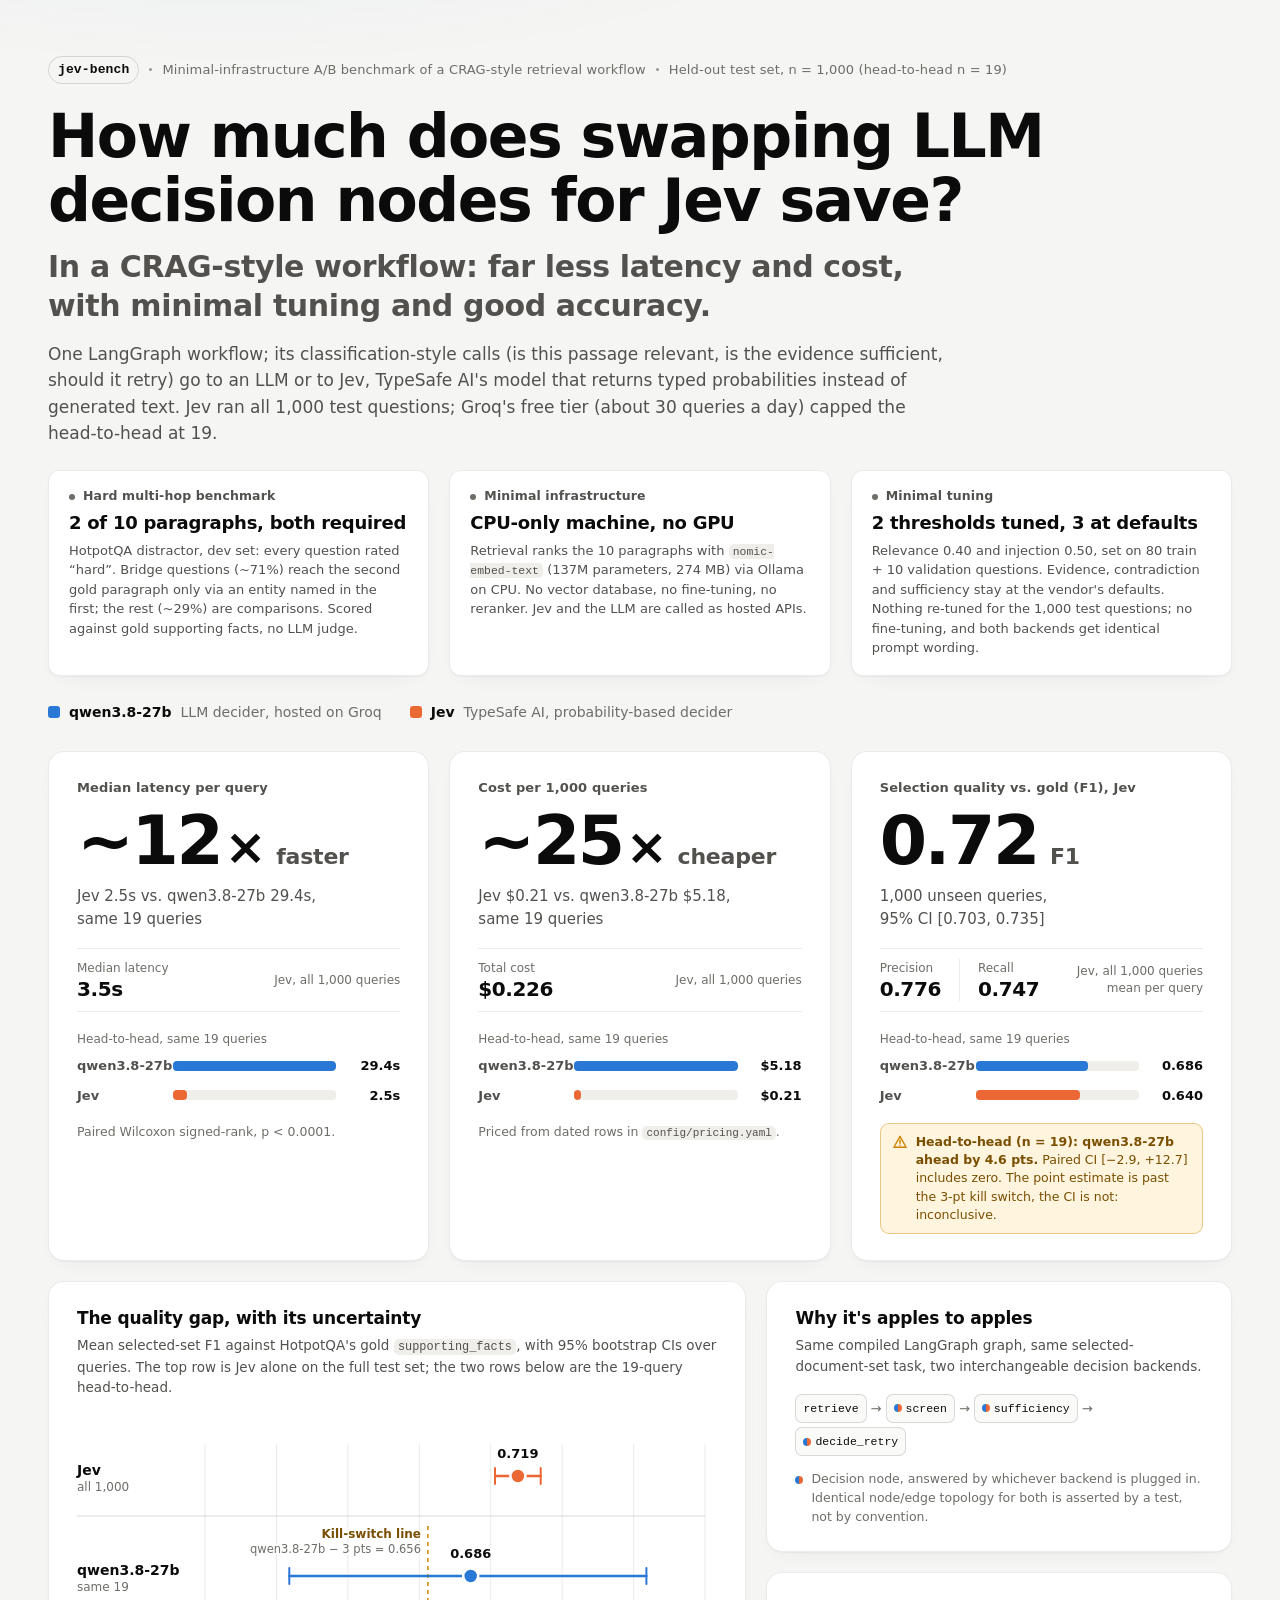
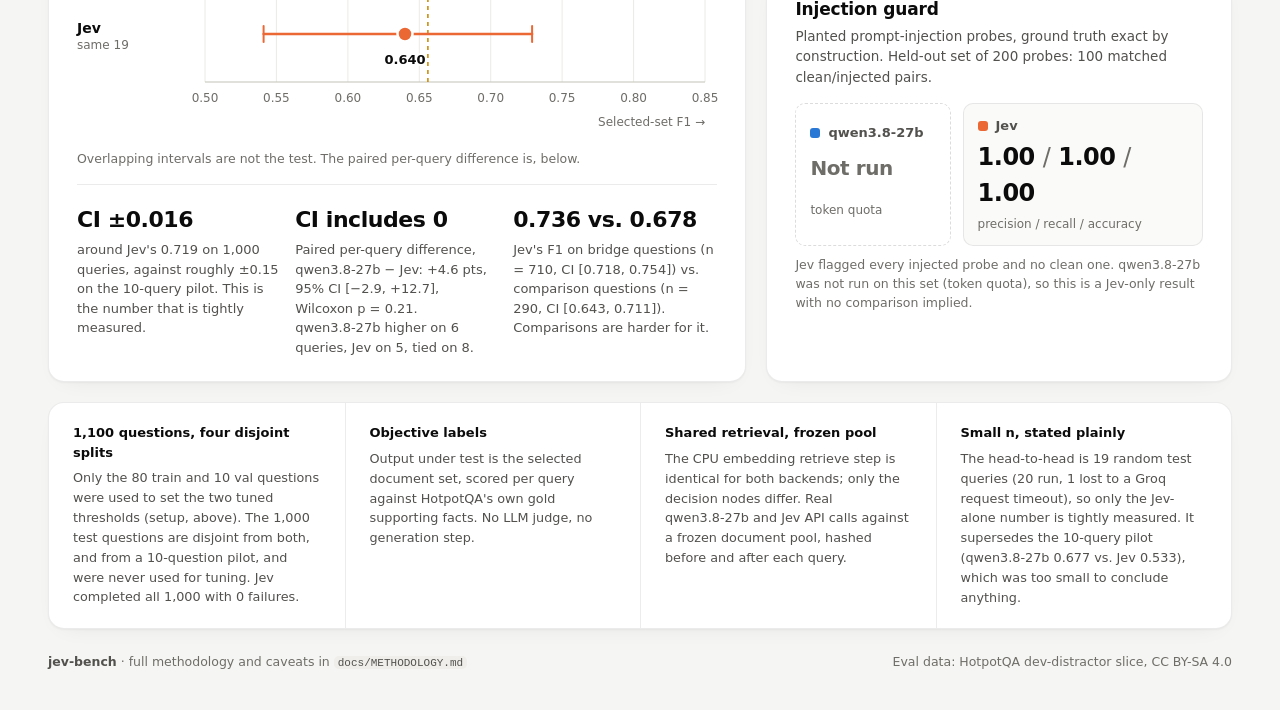
==== commit 6b5e77ef: "Rework results page to state the experiment's purpose and label the LLM by model name The page now s" ====
--- a/web/results.html
+++ b/web/results.html
@@ -4,7 +4,7 @@
   <meta charset="utf-8">
   <meta name="viewport" content="width=device-width, initial-scale=1">
   <meta name="color-scheme" content="dark light">
-  <title>jev-bench results: Jev on 1,000 held-out queries, and a 19-query head-to-head with Groq (LLM)</title>
+  <title>jev-bench: latency and cost saved by swapping LLM decision nodes for Jev in a CRAG-style workflow</title>
   <!-- Static, self-contained results page. No scripts, no network requests, no backend.
        Open directly via file://. Append #light or #dark to the URL to force a theme. -->
   <link rel="stylesheet" href="results.css">
@@ -20,23 +20,41 @@
       <div class="eyebrow">
         <span class="brand">jev-bench</span>
         <span class="sep" aria-hidden="true"></span>
-        <span>A/B benchmark of an agentic retrieval workflow</span>
+        <span>Minimal-infrastructure A/B benchmark of a CRAG-style retrieval workflow</span>
         <span class="sep" aria-hidden="true"></span>
         <span>Held-out test set, n = 1,000 (head-to-head n = 19)</span>
       </div>
 
-      <h1>0.72 F1 on 1,000 unseen questions, at $0.23 per 1,000 queries. <span class="h1-muted">Against an LLM: ~12&times; faster, ~25&times; cheaper, and the LLM's small accuracy edge is unproven at n = 19.</span></h1>
+      <h1>How much does swapping LLM decision nodes for Jev save? <span class="h1-muted">In a CRAG-style workflow: far less latency and cost, with minimal tuning and good accuracy.</span></h1>
 
       <p class="lede">
-        One LangGraph workflow, two decision backends. The classification-style calls
-        (is this passage relevant, is the evidence sufficient, should it retry) are answered
-        either by an LLM (Groq) or by Jev, TypeSafe AI's model that returns typed probabilities
-        instead of generated text. Jev ran on all 1,000 test questions; Groq's free tier allows
-        only about 30 queries a day, so the side-by-side comparison covers just 19 of them.
+        One LangGraph workflow; its classification-style calls (is this passage relevant, is the
+        evidence sufficient, should it retry) go to an LLM or to Jev, TypeSafe AI's model that returns
+        typed probabilities instead of generated text. Jev ran all 1,000 test questions; Groq's free
+        tier (about 30 queries a day) capped the head-to-head at 19.
       </p>
 
+      <!-- ===== Setup strip: the conditions every number below was measured under ===== -->
+      <section class="setup" aria-label="Experimental setup">
+        <div class="setup-item">
+          <div class="setup-kicker">Hard multi-hop benchmark</div>
+          <div class="setup-key">2 of 10 paragraphs, both required</div>
+          <p>HotpotQA distractor, dev set: every question rated &ldquo;hard&rdquo;. Bridge questions (~71%) reach the second gold paragraph only via an entity named in the first; the rest (~29%) are comparisons. Scored against gold supporting facts, no LLM judge.</p>
+        </div>
+        <div class="setup-item">
+          <div class="setup-kicker">Minimal infrastructure</div>
+          <div class="setup-key">CPU-only machine, no GPU</div>
+          <p>Retrieval ranks the 10 paragraphs with <code>nomic-embed-text</code> (137M parameters, 274&nbsp;MB) via Ollama on CPU. No vector database, no fine-tuning, no reranker. Jev and the LLM are called as hosted APIs.</p>
+        </div>
+        <div class="setup-item">
+          <div class="setup-kicker">Minimal tuning</div>
+          <div class="setup-key">2 thresholds tuned, 3 at defaults</div>
+          <p>Relevance 0.40 and injection 0.50, set on 80 train + 10 validation questions. Evidence, contradiction and sufficiency stay at the vendor's defaults. Nothing re-tuned for the 1,000 test questions; no fine-tuning, and both backends get identical prompt wording.</p>
+        </div>
+      </section>
+
       <ul class="legend" aria-label="Variants">
-        <li><span class="swatch swatch-llm" aria-hidden="true"></span><strong>Groq</strong><span class="legend-sub">LLM decider, qwen/qwen3.8-27b</span></li>
+        <li><span class="swatch swatch-llm" aria-hidden="true"></span><strong><span class="model">qwen3.8-27b</span></strong><span class="legend-sub">LLM decider, hosted on Groq</span></li>
         <li><span class="swatch swatch-jev" aria-hidden="true"></span><strong>Jev</strong><span class="legend-sub">TypeSafe AI, probability-based decider</span></li>
       </ul>
     </header>
@@ -47,10 +65,15 @@
       <article class="card kpi">
         <div class="kpi-label">Median latency per query</div>
         <div class="kpi-value">~12<span class="kpi-x">&times;</span><span class="kpi-unit">faster</span></div>
-        <div class="kpi-caption">Jev 2.5s vs. Groq 29.4s, same 19 queries</div>
-        <div class="minibars" role="img" aria-label="Median latency on the 19-query head-to-head: Groq 29.4 seconds, Jev 2.5 seconds">
-          <div class="mb-row" title="Groq (LLM decider): 29.4s median, n = 19">
-            <span class="mb-name">Groq</span>
+        <div class="kpi-caption">Jev 2.5s vs. <span class="model">qwen3.8-27b</span> 29.4s, same 19 queries</div>
+        <div class="pr" title="Jev alone on all 1,000 test queries: median latency 3.5s per query">
+          <div class="pr-item"><span class="pr-name">Median latency</span><span class="pr-val">3.5s</span></div>
+          <div class="pr-scope">Jev, all 1,000 queries</div>
+        </div>
+        <div class="minibars" role="img" aria-label="Median latency on the 19-query head-to-head: qwen3.8-27b 29.4 seconds, Jev 2.5 seconds">
+          <div class="mb-head">Head-to-head, same 19 queries</div>
+          <div class="mb-row" title="qwen3.8-27b (LLM decider): 29.4s median, n = 19">
+            <span class="mb-name"><span class="model">qwen3.8-27b</span></span>
             <span class="mb-track"><span class="mb-fill fill-llm" style="width:100%"></span></span>
             <span class="mb-val">29.4s</span>
           </div>
@@ -60,16 +83,21 @@
             <span class="mb-val">2.5s</span>
           </div>
         </div>
-        <div class="kpi-foot">Paired Wilcoxon signed-rank, p &lt; 0.0001. Jev's median on all 1,000: 3.5s.</div>
+        <div class="kpi-foot">Paired Wilcoxon signed-rank, p&nbsp;&lt;&nbsp;0.0001.</div>
       </article>
 
       <article class="card kpi">
         <div class="kpi-label">Cost per 1,000 queries</div>
         <div class="kpi-value">~25<span class="kpi-x">&times;</span><span class="kpi-unit">cheaper</span></div>
-        <div class="kpi-caption">Jev $0.21 vs. Groq $5.18, same 19 queries</div>
-        <div class="minibars" role="img" aria-label="Cost per 1,000 queries on the 19-query head-to-head: Groq $5.18, Jev $0.21">
-          <div class="mb-row" title="Groq (LLM decider): $5.18 per 1,000 queries">
-            <span class="mb-name">Groq</span>
+        <div class="kpi-caption">Jev $0.21 vs. <span class="model">qwen3.8-27b</span> $5.18, same 19 queries</div>
+        <div class="pr" title="Jev alone on all 1,000 test queries: $0.226 total">
+          <div class="pr-item"><span class="pr-name">Total cost</span><span class="pr-val">$0.226</span></div>
+          <div class="pr-scope">Jev, all 1,000 queries</div>
+        </div>
+        <div class="minibars" role="img" aria-label="Cost per 1,000 queries on the 19-query head-to-head: qwen3.8-27b $5.18, Jev $0.21">
+          <div class="mb-head">Head-to-head, same 19 queries</div>
+          <div class="mb-row" title="qwen3.8-27b (LLM decider): $5.18 per 1,000 queries">
+            <span class="mb-name"><span class="model">qwen3.8-27b</span></span>
             <span class="mb-track"><span class="mb-fill fill-llm" style="width:100%"></span></span>
             <span class="mb-val">$5.18</span>
           </div>
@@ -79,17 +107,22 @@
             <span class="mb-val">$0.21</span>
           </div>
         </div>
-        <div class="kpi-foot">Jev on all 1,000: $0.226 total. Priced from dated rows in <code>config/pricing.yaml</code>.</div>
+        <div class="kpi-foot">Priced from dated rows in <code>config/pricing.yaml</code>.</div>
       </article>
 
       <article class="card kpi">
         <div class="kpi-label">Selection quality vs. gold (F1), Jev</div>
         <div class="kpi-value">0.72<span class="kpi-unit">F1</span></div>
         <div class="kpi-caption">1,000 unseen queries, 95% CI [0.703, 0.735]</div>
-        <div class="minibars" role="img" aria-label="Head-to-head mean selected-set F1 on 19 queries: Groq 0.686, Jev 0.640, on a 0 to 1 scale">
+        <div class="pr" title="Jev, all 1,000 test queries: mean per-query precision 0.776, mean per-query recall 0.747. Precision slightly above recall: Jev misses a few more relevant documents than it wrongly includes.">
+          <div class="pr-item"><span class="pr-name">Precision</span><span class="pr-val">0.776</span></div>
+          <div class="pr-item"><span class="pr-name">Recall</span><span class="pr-val">0.747</span></div>
+          <div class="pr-scope">Jev, all 1,000 queries<br>mean per query</div>
+        </div>
+        <div class="minibars" role="img" aria-label="Head-to-head mean selected-set F1 on 19 queries: qwen3.8-27b 0.686, Jev 0.640, on a 0 to 1 scale">
           <div class="mb-head">Head-to-head, same 19 queries</div>
-          <div class="mb-row" title="Groq (LLM decider) on the 19-query head-to-head: F1 0.686, 95% CI [0.559, 0.809]">
-            <span class="mb-name">Groq</span>
+          <div class="mb-row" title="qwen3.8-27b (LLM decider) on the 19-query head-to-head: F1 0.686, 95% CI [0.559, 0.809]">
+            <span class="mb-name"><span class="model">qwen3.8-27b</span></span>
             <span class="mb-track"><span class="mb-fill fill-llm" style="width:68.6%"></span></span>
             <span class="mb-val">0.686</span>
           </div>
@@ -101,7 +134,7 @@
         </div>
         <div class="gap-note">
           <svg class="status-icon" viewBox="0 0 16 16" width="14" height="14" aria-hidden="true"><path d="M8 1.5 15 14H1L8 1.5Z" fill="none" stroke="currentColor" stroke-width="1.6" stroke-linejoin="round"/><path d="M8 6v3.6" stroke="currentColor" stroke-width="1.6" stroke-linecap="round"/><circle cx="8" cy="11.7" r=".95" fill="currentColor"/></svg>
-          <span><strong>Head-to-head (n = 19): Groq ahead by 4.6 pts.</strong> Paired CI [&minus;2.9, +12.7] includes zero. The point estimate is past the 3-pt kill switch, the CI is not: inconclusive.</span>
+          <span><strong>Head-to-head (n = 19): <span class="model">qwen3.8-27b</span> ahead&nbsp;by&nbsp;4.6&nbsp;pts.</strong> Paired CI [&minus;2.9,&nbsp;+12.7] includes zero. The point estimate is past the 3-pt kill switch, the CI is not: inconclusive.</span>
         </div>
       </article>
     </section>
@@ -116,27 +149,27 @@
         </header>
 
         <svg class="ci-chart" viewBox="0 0 640 316" width="640" height="316" role="img"
-             aria-label="Dot plot with 95% confidence intervals on a shared F1 axis from 0.50 to 0.85. Jev on all 1,000 test queries: F1 0.719, CI 0.703 to 0.735. Groq on 19 queries: F1 0.686, CI 0.559 to 0.809. Jev on the same 19 queries: F1 0.640, CI 0.541 to 0.729. Kill-switch line at 0.656, Groq minus 3 points, drawn across the head-to-head rows only.">
-          <!-- x(v) = 112 + (v - 0.50) / 0.35 * 516; computed by script, not by eye -->
+             aria-label="Dot plot with 95% confidence intervals on a shared F1 axis from 0.50 to 0.85. Jev on all 1,000 test queries: F1 0.719, CI 0.703 to 0.735. qwen3.8-27b on 19 queries: F1 0.686, CI 0.559 to 0.809. Jev on the same 19 queries: F1 0.640, CI 0.541 to 0.729. Kill-switch line at 0.656, qwen3.8-27b minus 3 points, drawn across the head-to-head rows only.">
+          <!-- x(v) = 128 + (v - 0.50) / 0.35 * 500; computed by script, not by eye -->
           <g class="grid">
-            <line x1="112" x2="112" y1="24" y2="262"/>
-            <line x1="185.7" x2="185.7" y1="24" y2="262"/>
-            <line x1="259.4" x2="259.4" y1="24" y2="262"/>
-            <line x1="333.1" x2="333.1" y1="24" y2="262"/>
-            <line x1="406.9" x2="406.9" y1="24" y2="262"/>
-            <line x1="480.6" x2="480.6" y1="24" y2="262"/>
-            <line x1="554.3" x2="554.3" y1="24" y2="262"/>
+            <line x1="128" x2="128" y1="24" y2="262"/>
+            <line x1="199.4" x2="199.4" y1="24" y2="262"/>
+            <line x1="270.9" x2="270.9" y1="24" y2="262"/>
+            <line x1="342.3" x2="342.3" y1="24" y2="262"/>
+            <line x1="413.7" x2="413.7" y1="24" y2="262"/>
+            <line x1="485.1" x2="485.1" y1="24" y2="262"/>
+            <line x1="556.6" x2="556.6" y1="24" y2="262"/>
             <line x1="628" x2="628" y1="24" y2="262"/>
           </g>
-          <line class="axis" x1="112" x2="628" y1="262" y2="262"/>
+          <line class="axis" x1="128" x2="628" y1="262" y2="262"/>
           <g class="tick-labels">
-            <text x="112" y="282">0.50</text>
-            <text x="185.7" y="282">0.55</text>
-            <text x="259.4" y="282">0.60</text>
-            <text x="333.1" y="282">0.65</text>
-            <text x="406.9" y="282">0.70</text>
-            <text x="480.6" y="282">0.75</text>
-            <text x="554.3" y="282">0.80</text>
+            <text x="128" y="282">0.50</text>
+            <text x="199.4" y="282">0.55</text>
+            <text x="270.9" y="282">0.60</text>
+            <text x="342.3" y="282">0.65</text>
+            <text x="413.7" y="282">0.70</text>
+            <text x="485.1" y="282">0.75</text>
+            <text x="556.6" y="282">0.80</text>
             <text x="628" y="282">0.85</text>
           </g>
           <text class="axis-title" x="628" y="306">Selected-set F1 &rarr;</text>
@@ -146,32 +179,32 @@
             <title>Jev, all 1,000 test queries: F1 0.719, 95% CI [0.703, 0.735]</title>
             <text class="row-label" x="0" y="55">Jev</text>
             <text class="row-sub" x="0" y="71">all 1,000</text>
-            <line class="whisker stroke-jev" x1="411.3" x2="458.5" y1="56" y2="56"/>
-            <line class="cap stroke-jev" x1="411.3" x2="411.3" y1="48" y2="64"/>
-            <line class="cap stroke-jev" x1="458.5" x2="458.5" y1="48" y2="64"/>
-            <circle class="dot fill-jev" cx="434.9" cy="56" r="7.5"/>
-            <text class="val-label" x="434.9" y="38">0.719</text>
+            <line class="whisker stroke-jev" x1="418" x2="463.7" y1="56" y2="56"/>
+            <line class="cap stroke-jev" x1="418" x2="418" y1="48" y2="64"/>
+            <line class="cap stroke-jev" x1="463.7" x2="463.7" y1="48" y2="64"/>
+            <circle class="dot fill-jev" cx="440.9" cy="56" r="7.5"/>
+            <text class="val-label" x="440.9" y="38">0.719</text>
           </g>
 
           <!-- Divider between the full-set row and the 19-query head-to-head -->
           <line class="row-divider" x1="0" x2="628" y1="96" y2="96"/>
 
-          <!-- Kill-switch line: Groq's 19-query point estimate minus 3 points = 0.686 - 0.03 = 0.656.
+          <!-- Kill-switch line: qwen3.8-27b's 19-query point estimate minus 3 points = 0.686 - 0.03 = 0.656.
                Spans the head-to-head rows only; it has no meaning against the 1,000-query row. -->
-          <line class="kill-line" x1="342" x2="342" y1="106" y2="262"/>
-          <text class="kill-label" x="335" y="118" text-anchor="end">Kill-switch line</text>
-          <text class="kill-sub" x="335" y="133" text-anchor="end">Groq &minus; 3 pts = 0.656</text>
-
-          <!-- Row 2, Groq on 19: 0.686 [0.559, 0.809] -->
+          <line class="kill-line" x1="350.9" x2="350.9" y1="106" y2="262"/>
+          <text class="kill-label" x="344" y="118" text-anchor="end">Kill-switch line</text>
+          <text class="kill-sub" x="344" y="133" text-anchor="end">qwen3.8-27b &minus; 3 pts = 0.656</text>
+
+          <!-- Row 2, qwen3.8-27b on 19: 0.686 [0.559, 0.809] -->
           <g class="ci-row">
-            <title>Groq (LLM decider), 19-query head-to-head: F1 0.686, 95% CI [0.559, 0.809]</title>
-            <text class="row-label" x="0" y="155">Groq</text>
+            <title>qwen3.8-27b (LLM decider), 19-query head-to-head: F1 0.686, 95% CI [0.559, 0.809]</title>
+            <text class="row-label" x="0" y="155">qwen3.8-27b</text>
             <text class="row-sub" x="0" y="171">same 19</text>
-            <line class="whisker stroke-llm" x1="199" x2="567.6" y1="156" y2="156"/>
-            <line class="cap stroke-llm" x1="199" x2="199" y1="148" y2="164"/>
-            <line class="cap stroke-llm" x1="567.6" x2="567.6" y1="148" y2="164"/>
-            <circle class="dot fill-llm" cx="386.2" cy="156" r="7.5"/>
-            <text class="val-label" x="386.2" y="138">0.686</text>
+            <line class="whisker stroke-llm" x1="212.3" x2="569.4" y1="156" y2="156"/>
+            <line class="cap stroke-llm" x1="212.3" x2="212.3" y1="148" y2="164"/>
+            <line class="cap stroke-llm" x1="569.4" x2="569.4" y1="148" y2="164"/>
+            <circle class="dot fill-llm" cx="393.7" cy="156" r="7.5"/>
+            <text class="val-label" x="393.7" y="138">0.686</text>
           </g>
 
           <!-- Row 3, Jev on the same 19: 0.640 [0.541, 0.729] -->
@@ -179,11 +212,11 @@
             <title>Jev, same 19 queries: F1 0.640, 95% CI [0.541, 0.729]</title>
             <text class="row-label" x="0" y="213">Jev</text>
             <text class="row-sub" x="0" y="229">same 19</text>
-            <line class="whisker stroke-jev" x1="172.4" x2="449.6" y1="214" y2="214"/>
-            <line class="cap stroke-jev" x1="172.4" x2="172.4" y1="206" y2="222"/>
-            <line class="cap stroke-jev" x1="449.6" x2="449.6" y1="206" y2="222"/>
-            <circle class="dot fill-jev" cx="318.4" cy="214" r="7.5"/>
-            <text class="val-label" x="318.4" y="244">0.640</text>
+            <line class="whisker stroke-jev" x1="186.6" x2="455.1" y1="214" y2="214"/>
+            <line class="cap stroke-jev" x1="186.6" x2="186.6" y1="206" y2="222"/>
+            <line class="cap stroke-jev" x1="455.1" x2="455.1" y1="206" y2="222"/>
+            <circle class="dot fill-jev" cx="328" cy="214" r="7.5"/>
+            <text class="val-label" x="328" y="244">0.640</text>
           </g>
         </svg>
 
@@ -196,7 +229,7 @@
           </div>
           <div class="callout">
             <div class="callout-num">CI includes 0</div>
-            <div class="callout-text">Paired per-query difference, Groq &minus; Jev: +4.6 pts, 95% CI [&minus;2.9, +12.7], Wilcoxon p = 0.21. Groq higher on 6 queries, Jev on 5, tied on 8.</div>
+            <div class="callout-text">Paired per-query difference, <span class="model">qwen3.8-27b</span> &minus; Jev: +4.6 pts, 95% CI [&minus;2.9, +12.7], Wilcoxon p = 0.21. <span class="model">qwen3.8-27b</span> higher on 6 queries, Jev on 5, tied on 8.</div>
           </div>
           <div class="callout">
             <div class="callout-num">0.736 vs. 0.678</div>
@@ -230,7 +263,7 @@
           </header>
           <div class="parity">
             <div class="parity-col parity-absent">
-              <span class="parity-name"><span class="swatch swatch-llm" aria-hidden="true"></span>Groq</span>
+              <span class="parity-name"><span class="swatch swatch-llm" aria-hidden="true"></span><span class="model">qwen3.8-27b</span></span>
               <span class="parity-val parity-na">Not run</span>
               <span class="parity-sub">token quota</span>
             </div>
@@ -240,7 +273,7 @@
               <span class="parity-sub">precision / recall / accuracy</span>
             </div>
           </div>
-          <p class="parity-note">Jev flagged every injected probe and no clean one. Groq was not run on this set (token quota), so this is a Jev-only result with no comparison implied.</p>
+          <p class="parity-note">Jev flagged every injected probe and no clean one. <span class="model">qwen3.8-27b</span> was not run on this set (token quota), so this is a Jev-only result with no comparison implied.</p>
         </article>
       </aside>
     </section>
@@ -248,20 +281,20 @@
     <!-- ===== Method strip ===== -->
     <section class="card method" aria-label="How this was measured">
       <div class="method-item">
-        <h3>1,100 questions, three disjoint splits</h3>
-        <p>80 train and 10 val questions were used to tune Jev's thresholds, locked at relevance 0.40 and injection 0.50. The 1,000 test questions are disjoint from both and were never used for tuning; thresholds were not re-tuned. Jev completed all 1,000 with 0 failures.</p>
+        <h3>1,100 questions, four disjoint splits</h3>
+        <p>Only the 80 train and 10 val questions were used to set the two tuned thresholds (setup, above). The 1,000 test questions are disjoint from both, and from a 10-question pilot, and were never used for tuning. Jev completed all 1,000 with 0 failures.</p>
       </div>
       <div class="method-item">
         <h3>Objective labels</h3>
-        <p>Output under test is the selected document set, scored against HotpotQA's own gold supporting facts. No LLM judge, no generation step.</p>
+        <p>Output under test is the selected document set, scored per query against HotpotQA's own gold supporting facts. No LLM judge, no generation step.</p>
       </div>
       <div class="method-item">
         <h3>Shared retrieval, frozen pool</h3>
-        <p>The retrieve step ranks documents semantically with a local embedding model, identical for both backends. Real Groq and Jev API calls against a frozen document pool, hashed before and after each query.</p>
+        <p>The CPU embedding retrieve step is identical for both backends; only the decision nodes differ. Real <span class="model">qwen3.8-27b</span> and Jev API calls against a frozen document pool, hashed before and after each query.</p>
       </div>
       <div class="method-item">
         <h3>Small n, stated plainly</h3>
-        <p>The head-to-head is 19 random test queries (20 run, 1 lost to a Groq request timeout), so only the Jev-alone number is tightly measured. It supersedes the 10-query pilot (Groq 0.677 vs. Jev 0.533), which was too small to conclude anything.</p>
+        <p>The head-to-head is 19 random test queries (20 run, 1 lost to a Groq request timeout), so only the Jev-alone number is tightly measured. It supersedes the 10-query pilot (<span class="model">qwen3.8-27b</span> 0.677 vs. Jev 0.533), which was too small to conclude anything.</p>
       </div>
     </section>
 
--- a/web/results.css
+++ b/web/results.css
@@ -121,7 +121,7 @@
 
 /* ---------- Hero ---------- */
 
-.hero { margin-bottom: 36px; }
+.hero { margin-bottom: 28px; }
 
 .eyebrow {
   display: flex;
@@ -151,19 +151,77 @@
 
 h1 {
   margin: 0 0 16px;
-  font-size: 46px;
+  font-size: 60px;
   line-height: 1.08;
   font-weight: 680;
   letter-spacing: -0.025em;
   max-width: 1120px;
 }
-.h1-muted { color: var(--ink-2); font-weight: 600; }
+.h1-muted {
+  display: block;
+  margin-top: 14px;
+  max-width: 880px;
+  color: var(--ink-2);
+  font-size: 0.5em;
+  line-height: 1.3;
+  font-weight: 560;
+  letter-spacing: -0.012em;
+}
 
 .lede {
   margin: 0 0 24px;
-  max-width: 820px;
+  max-width: 900px;
+  text-wrap: pretty;
   font-size: 17px;
   line-height: 1.55;
+  color: var(--ink-2);
+}
+
+/* Setup strip: the three conditions (hard benchmark, minimal infrastructure, minimal tuning)
+   that frame every number below. Neutral surfaces only: series colors stay reserved for
+   the two variants, and nothing here belongs to either one. */
+.setup {
+  display: grid;
+  grid-template-columns: repeat(3, minmax(0, 1fr));
+  gap: 20px;
+  margin: 0 0 26px;
+}
+.setup-item {
+  padding: 16px 20px 17px;
+  border-radius: 12px;
+  background: var(--card);
+  border: 1px solid var(--border);
+  box-shadow: var(--shadow);
+}
+.setup-kicker {
+  display: flex;
+  align-items: center;
+  gap: 8px;
+  font-size: 12.5px;
+  font-weight: 600;
+  letter-spacing: 0.01em;
+  color: var(--ink-2);
+}
+.setup-kicker::before {
+  content: "";
+  width: 6px; height: 6px;
+  border-radius: 50%;
+  background: var(--ink-3);
+  flex: none;
+}
+.setup-key {
+  margin: 6px 0 6px;
+  font-size: 18px;
+  line-height: 1.25;
+  font-weight: 660;
+  letter-spacing: -0.015em;
+  color: var(--ink);
+}
+.setup-item p {
+  margin: 0;
+  text-wrap: pretty;
+  font-size: 13px;
+  line-height: 1.5;
   color: var(--ink-2);
 }
 
@@ -178,6 +236,9 @@
 .legend li { display: flex; align-items: center; gap: 9px; }
 .legend strong { font-weight: 620; color: var(--ink); }
 .legend-sub { color: var(--ink-3); }
+
+/* Never break the model id at its hyphen ("qwen3.8-" / "27b"). */
+.model { white-space: nowrap; }
 
 .swatch {
   display: inline-block;
@@ -190,17 +251,23 @@
 
 /* ---------- KPI row ---------- */
 
+/* All three tiles share one six-row structure (label, value, caption, Jev-on-1,000 readout,
+   19-query head-to-head bars, footnote). Subgrid aligns each row across the tiles, so the
+   readout rules, bar blocks and footnotes sit on common lines instead of floating. */
 .kpis {
   display: grid;
-  grid-template-columns: repeat(3, 1fr);
-  gap: 20px;
+  grid-template-columns: repeat(3, minmax(0, 1fr));
+  grid-template-rows: repeat(6, auto);
+  column-gap: 20px;
   margin-bottom: 20px;
 }
 
 .kpi {
-  padding: 26px 28px 24px;
-  display: flex;
-  flex-direction: column;
+  padding: 26px 28px 26px;
+  display: grid;
+  grid-row: span 6;
+  grid-template-rows: subgrid;
+  row-gap: 0;
 }
 
 .kpi-label {
@@ -231,21 +298,24 @@
 
 .kpi-caption {
   margin-top: 10px;
+  text-wrap: balance;
   font-size: 15px;
   color: var(--ink-2);
 }
 
 .kpi-foot {
-  margin-top: auto;
-  padding-top: 18px;
+  align-self: start;
+  margin-top: 18px;
   font-size: 12.5px;
+  line-height: 1.45;
   color: var(--ink-3);
 }
 
 /* The unconfirmed head-to-head gap carries the warning accent, inside the quality card,
    so the caution sits next to the absolute number instead of being hidden below the fold. */
 .gap-note {
-  margin-top: auto;
+  align-self: start;
+  margin-top: 18px;
   display: flex;
   align-items: flex-start;
   gap: 9px;
@@ -257,20 +327,52 @@
   background: var(--warn-bg);
   border: 1px solid var(--warn-border);
 }
-.minibars:has(+ .gap-note) { margin-bottom: 18px; }
 .gap-note strong { font-weight: 650; }
 .gap-note .status-icon { margin-top: 2px; }
 .status-icon { flex: none; color: var(--warn); }
 
+/* Precision / recall behind Jev's 1,000-query F1. Plain numbers, no bars, so it cannot be
+   read as part of the 19-query head-to-head F1 bars beneath it. */
+.pr {
+  margin-top: 18px;
+  display: flex;
+  align-items: center;
+  align-self: start;
+  padding: 10px 0;
+  border-top: 1px solid var(--border);
+  border-bottom: 1px solid var(--border);
+}
+.pr-item { display: grid; gap: 1px; padding-right: 18px; }
+.pr-item + .pr-item { padding-left: 18px; border-left: 1px solid var(--border); }
+.pr-name { font-size: 12px; color: var(--ink-3); }
+.pr-val {
+  font-size: 20px;
+  line-height: 1.15;
+  font-weight: 680;
+  letter-spacing: -0.02em;
+  color: var(--ink);
+  font-variant-numeric: tabular-nums;
+}
+.pr-scope {
+  margin-left: auto;
+  padding-left: 12px;
+  text-align: right;
+  font-size: 12px;
+  line-height: 1.4;
+  color: var(--ink-3);
+}
+.pr + .minibars { margin-top: 18px; }
+
 /* Mini bars: one shared scale per card, values in text ink, color only on the mark. */
 .minibars {
   margin-top: 22px;
   display: grid;
   gap: 10px;
+  align-self: start;
 }
 .mb-row {
   display: grid;
-  grid-template-columns: 40px 1fr 52px;
+  grid-template-columns: 84px minmax(0, 1fr) 52px;
   align-items: center;
   gap: 12px;
   font-size: 13px;
@@ -362,6 +464,16 @@
 }
 .ci-chart .kill-label { fill: var(--warn-ink); font-size: 12px; font-weight: 650; }
 .ci-chart .kill-sub { fill: var(--ink-3); font-size: 11.5px; }
+/* A card-colored halo behind labels that sit on grid lines or next to the dashed
+   kill-switch line, so neither the grid nor the dashes cut through the glyphs. */
+.ci-chart .val-label,
+.ci-chart .kill-label,
+.ci-chart .kill-sub {
+  paint-order: stroke;
+  stroke: var(--card);
+  stroke-width: 4px;
+  stroke-linejoin: round;
+}
 
 .chart-note {
   margin: 0 0 16px;
@@ -458,7 +570,7 @@
 }
 .parity-val .slash { color: var(--ink-3); font-weight: 500; }
 .parity-sub { font-size: 12px; color: var(--ink-3); }
-/* Groq was not run on the held-out injection set: show the absence, never a number. */
+/* The LLM (qwen3.8-27b) was not run on the held-out injection set: show the absence, never a number. */
 .parity-absent { background: transparent; border-style: dashed; border-color: var(--border-strong); }
 .parity-na { color: var(--ink-3); font-weight: 600; font-size: 20px; }
 .parity-note { margin: 10px 0 0; font-size: 12.5px; color: var(--ink-3); }
@@ -494,20 +606,36 @@
 /* ---------- Smaller viewports (secondary; layout is tuned for 1200-1600px) ---------- */
 
 @media (max-width: 1100px) {
-  .kpis { grid-template-columns: 1fr; }
+  .kpis { grid-template-columns: 1fr; row-gap: 20px; }
+  .setup { grid-template-columns: 1fr; gap: 12px; }
   .detail { grid-template-columns: 1fr; }
   .method { grid-template-columns: 1fr 1fr; }
   .method-item:nth-child(3) { border-left: 0; }
   .method-item:nth-child(n + 3) { border-top: 1px solid var(--border); }
-  h1 { font-size: 38px; }
+  h1 { font-size: 44px; }
 }
 @media (max-width: 640px) {
   .page { padding: 32px 20px; }
   .callouts, .method { grid-template-columns: 1fr; }
   .method-item + .method-item { border-left: 0; border-top: 1px solid var(--border); }
   .legend, .foot { flex-direction: column; gap: 8px; }
-  h1 { font-size: 30px; }
+  h1 { font-size: 34px; }
+  /* Keep the subhead a step above the 17px lede on phones (0.5em would equal it). */
+  .h1-muted { font-size: 0.58em; margin-top: 10px; }
   .kpi-value { font-size: 54px; }
+  .kpi, .panel { padding: 22px 20px; }
+  .method-item { padding: 18px 20px; }
+  /* The chart's viewBox scales down to ~80% here; bump its text so it stays >= ~11px on screen. */
+  .ci-chart .tick-labels text,
+  .ci-chart .axis-title,
+  .ci-chart .row-sub { font-size: 14px; }
+  .ci-chart .row-label { font-size: 16px; }
+  .ci-chart .val-label,
+  .ci-chart .kill-label { font-size: 14px; }
+  .ci-chart .kill-sub { font-size: 13px; }
+  .ci-chart .kill-label { transform: translateY(-3px); }
+  .eyebrow { gap: 6px 12px; }
+  .eyebrow .sep { display: none; }
 }
 
 @media (forced-colors: active) {
